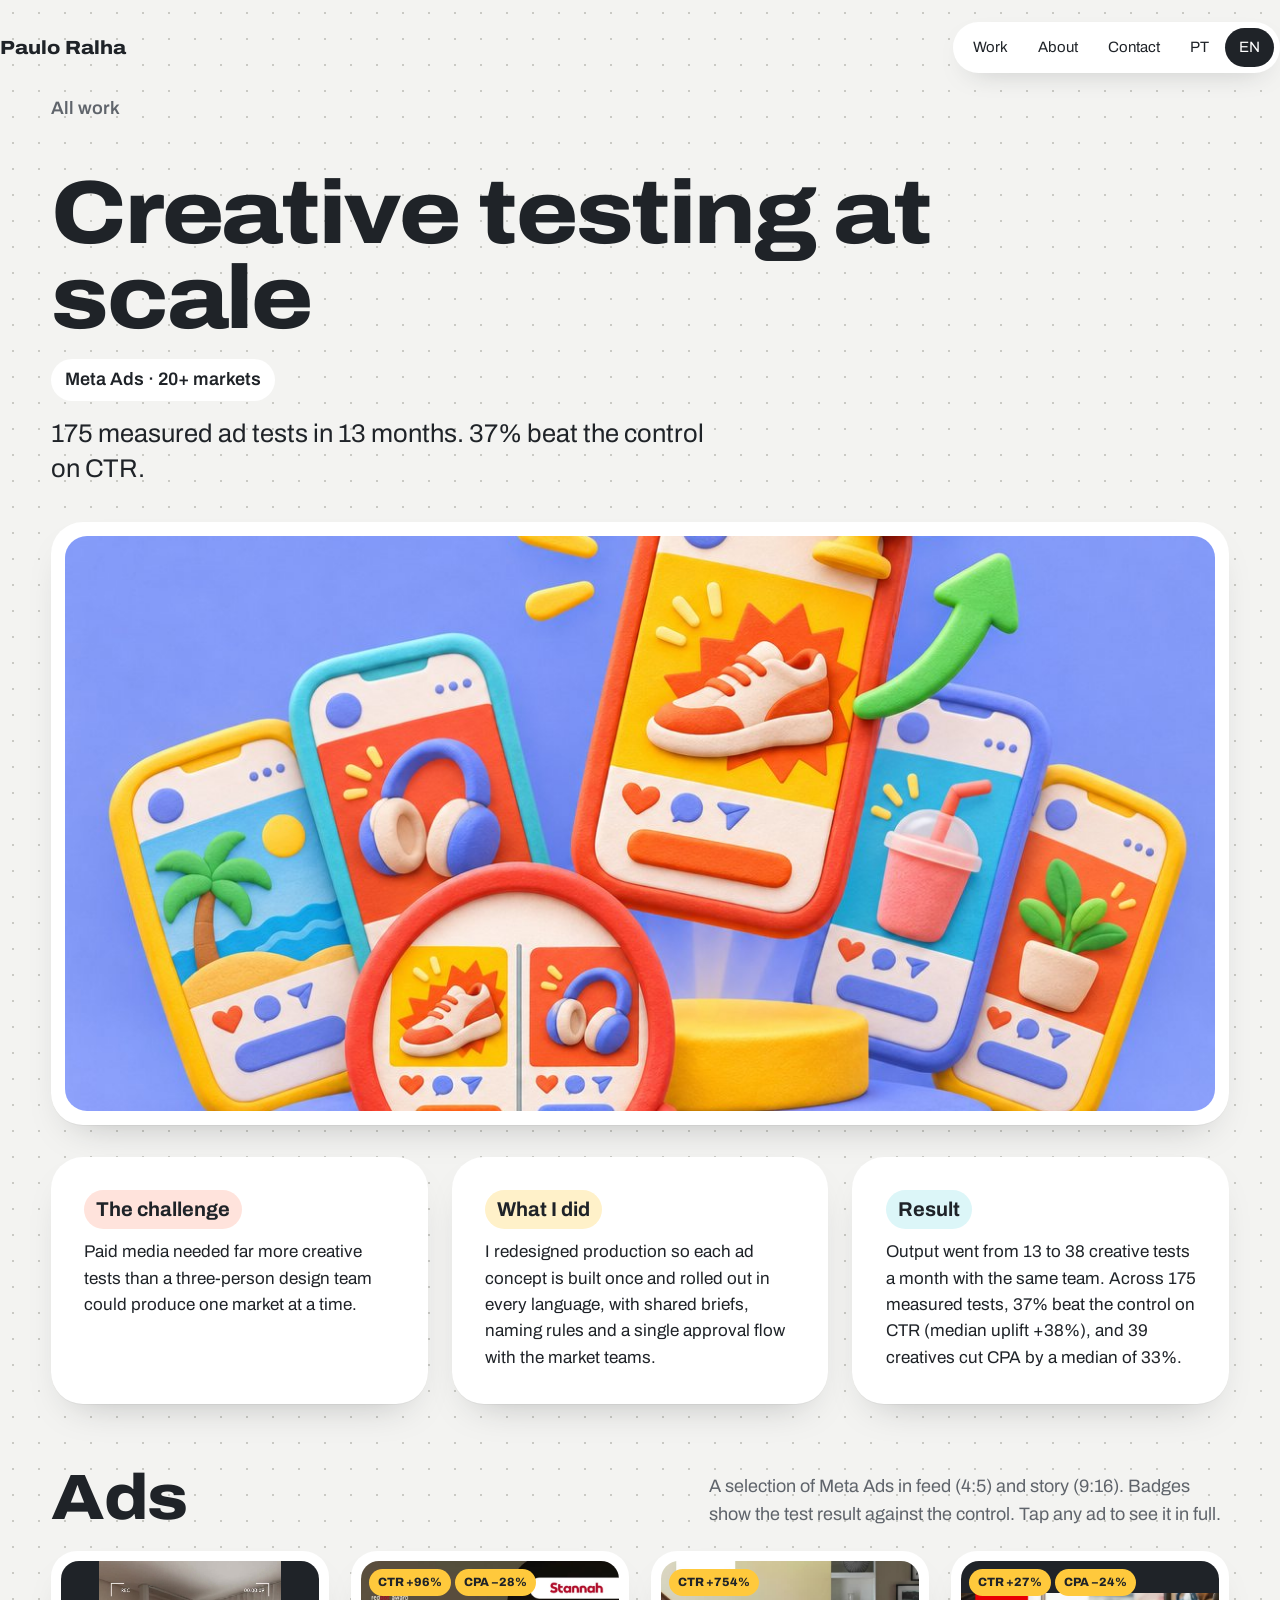
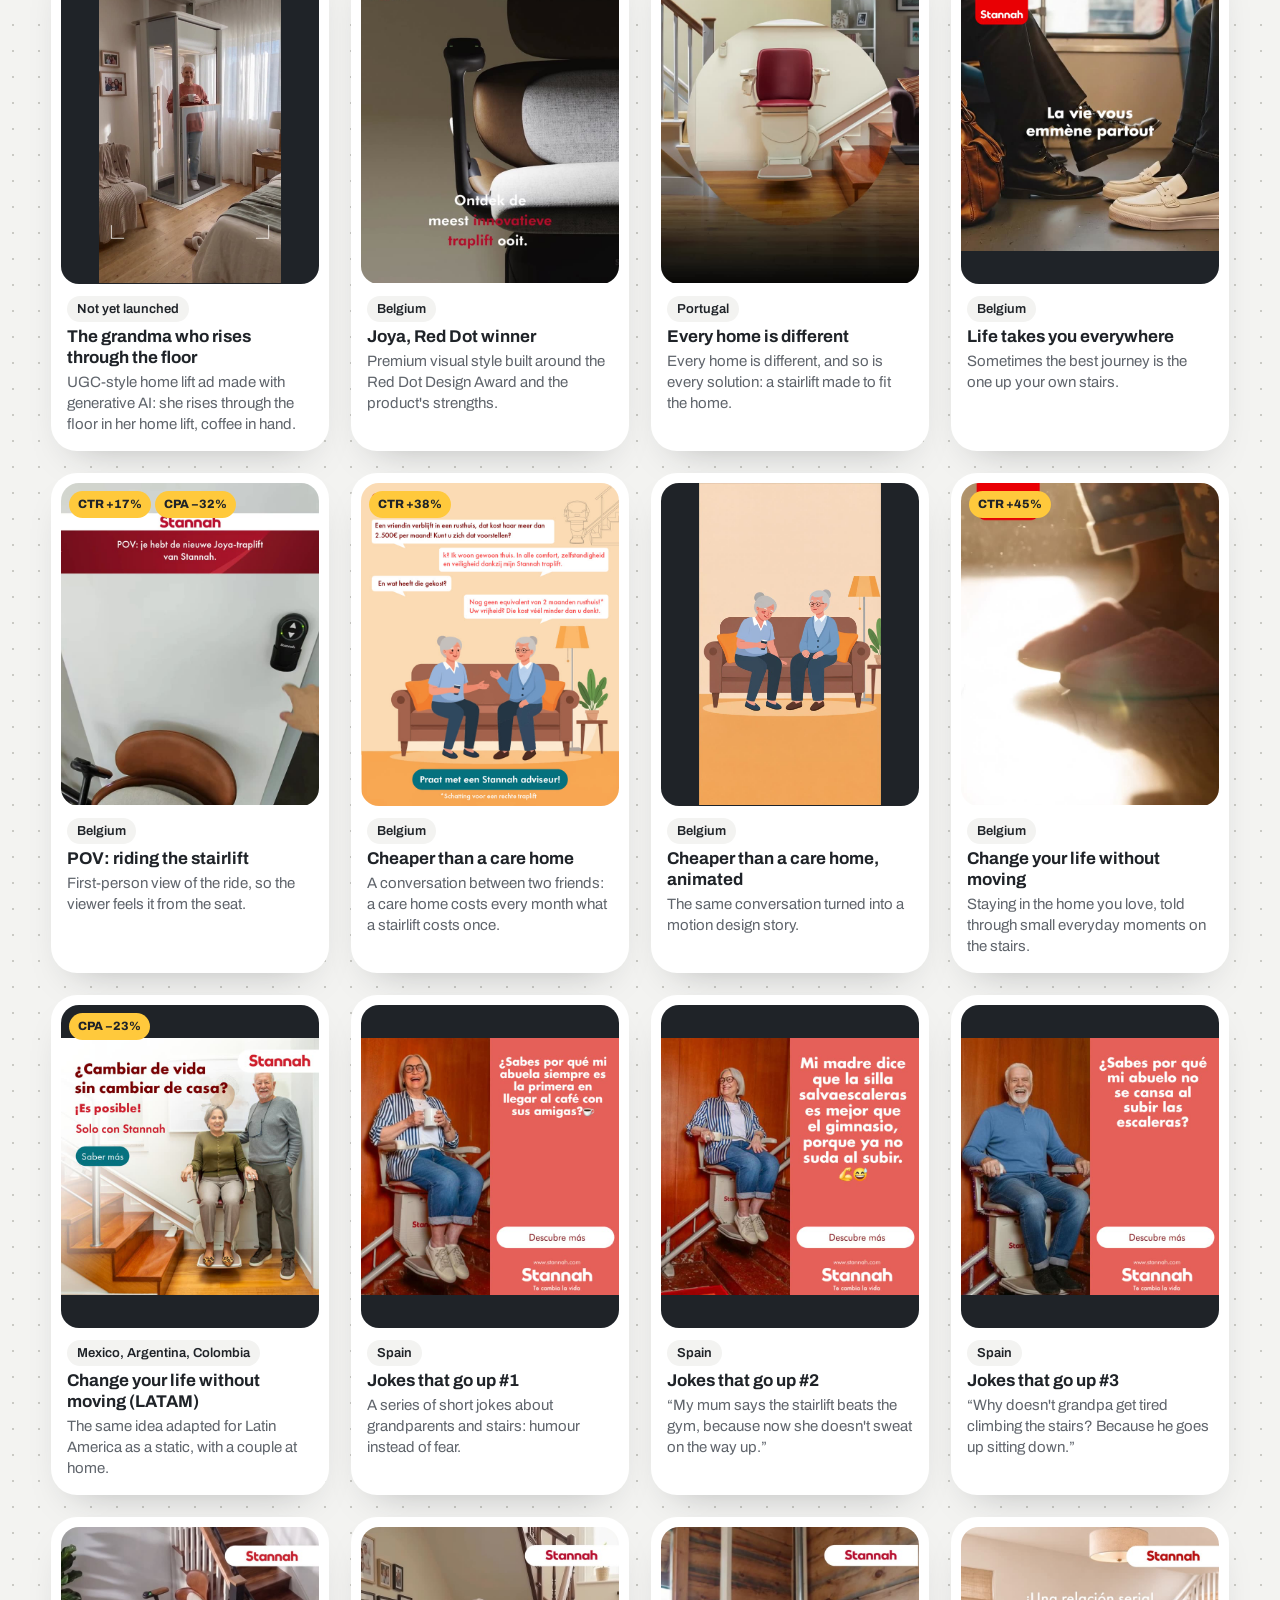
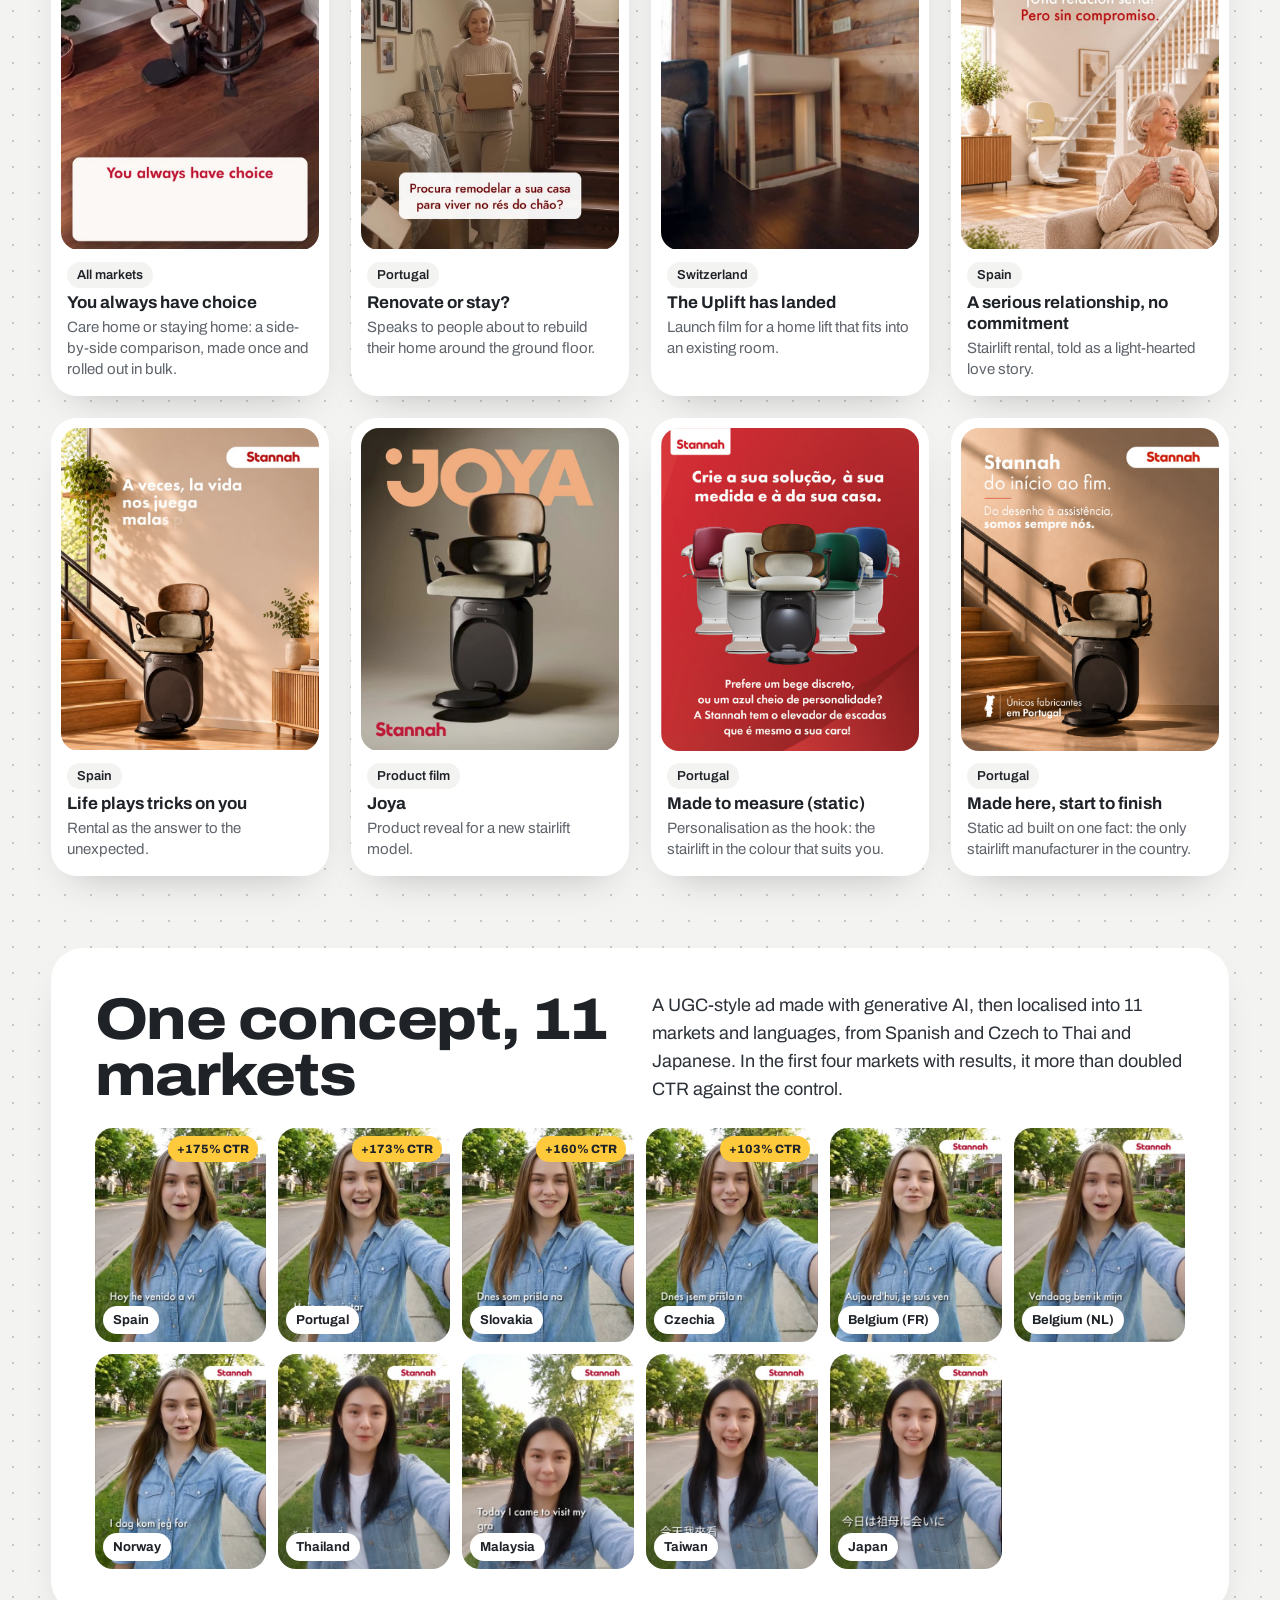
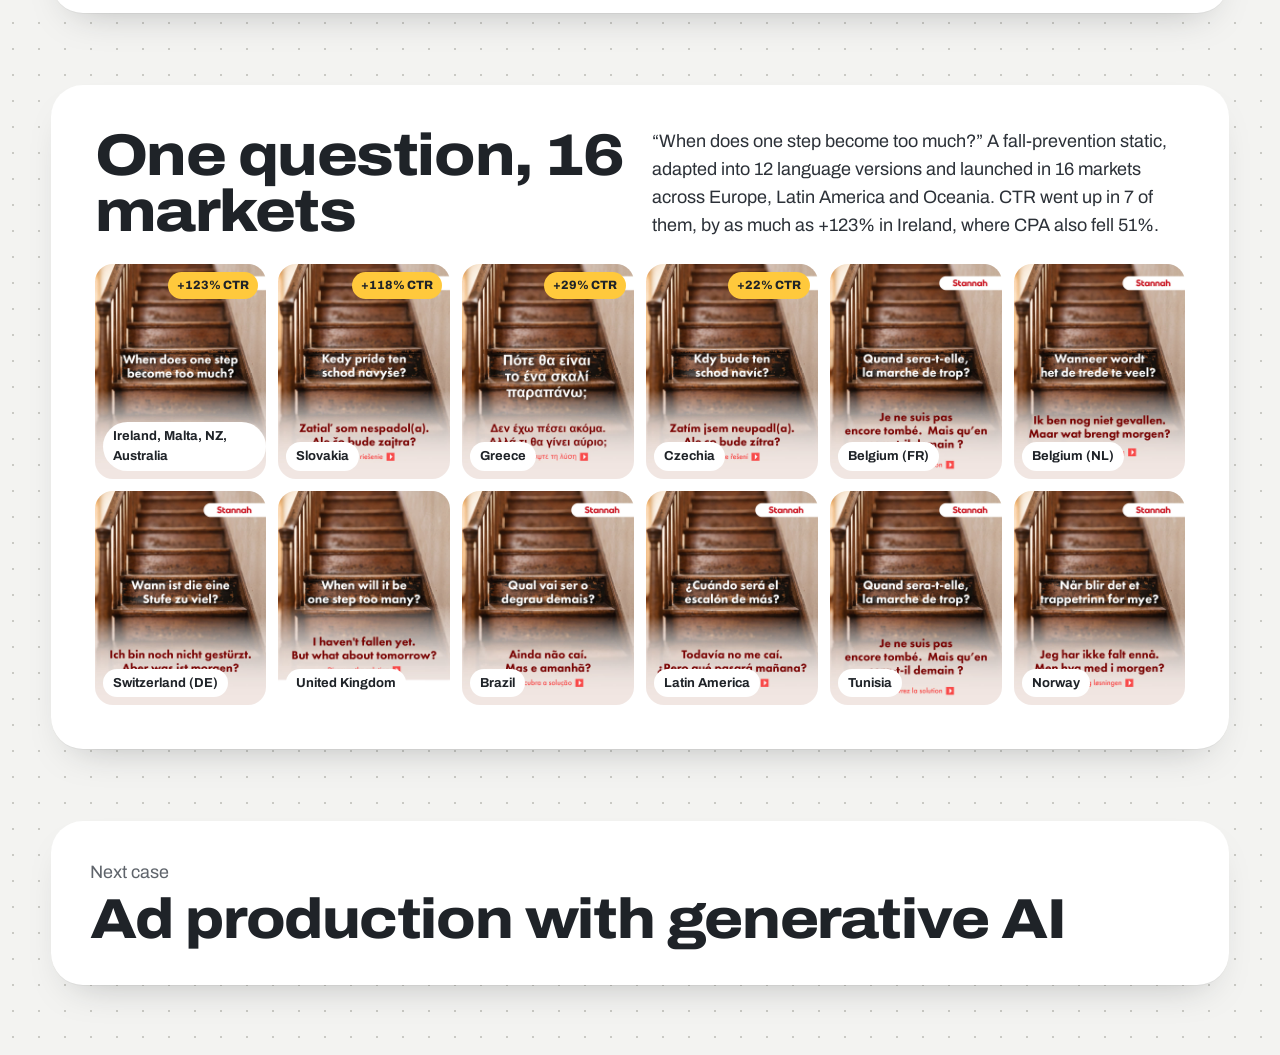
==== v3/case.html @ b84e879a "v3: local Higgsfield images, CV downloads, education, hide pre-Stannah case Co-Authored-By: Claude O" ====
<!doctype html>
<html lang="en">
<head>
<meta charset="utf-8">
<meta name="viewport" content="width=device-width, initial-scale=1">
<title>Paulo Ralha | Design & Multimedia Manager</title>
<meta name="description" content="Paulo Ralha: design lead for performance ads, motion design, video and generative AI.">
<link rel="stylesheet" href="v3.css?v=27">
</head>
<body data-page="case">
<div id="app"></div>
<script src="../assets/content.js?v=27"></script>
<script src="ads.js?v=27"></script><script src="ai.js?v=27"></script><script src="tv.js?v=27"></script><script src="lp.js?v=27"></script>
<script src="v3.js?v=27"></script>
</body>
</html>
---- v3/v3.css ----
/* Portfolio v3: playful studio. Off-white dotted paper, bold geometric type,
   rounded white cards, animated illustrated stickers (GIFs made in Higgsfield). */

@font-face {
  font-family: "Archivo"; font-style: normal; font-display: swap;
  font-weight: 100 900; font-stretch: 62% 125%;
  src: url("../assets/fonts/archivo-latin-wdth-normal.woff2") format("woff2");
  unicode-range: U+0000-00FF, U+0131, U+0152-0153, U+02BB-02BC, U+02C6, U+02DA, U+02DC, U+0304, U+0308, U+0329, U+2000-206F, U+20AC, U+2122, U+2191, U+2193, U+2212, U+2215, U+FEFF, U+FFFD;
}
@font-face {
  font-family: "Archivo"; font-style: normal; font-display: swap;
  font-weight: 100 900; font-stretch: 62% 125%;
  src: url("../assets/fonts/archivo-latin-ext-wdth-normal.woff2") format("woff2");
  unicode-range: U+0100-02BA, U+02BD-02C5, U+02C7-02CC, U+02CE-02D7, U+02DD-02FF, U+0304, U+0308, U+0329, U+1D00-1DBF, U+1E00-1E9F, U+1EF2-1EFF, U+2020, U+20A0-20AB, U+20AD-20C0, U+2113, U+2C60-2C7F, U+A720-A7FF;
}

:root {
  --paper: #F3F3F1;
  --dot: #C9C9C4;
  --ink: #1F2328;
  --muted: #5F646B;
  --card: #FFFFFF;
  --red: #EE4B2B;
  --yellow: #FFC93C;
  --peri: #6A6AF4;
  --cyan: #2CC9D6;
  --gutter: clamp(18px, 4vw, 56px);
  --max: 1320px;
}
* { box-sizing: border-box; }
html { scroll-behavior: smooth; }
@media (prefers-reduced-motion: reduce) { html { scroll-behavior: auto; } }
body {
  margin: 0; color: var(--ink);
  font-family: "Archivo", "Helvetica Neue", Arial, sans-serif; font-size: 18px; line-height: 1.55;
  background-color: var(--paper);
  background-image: radial-gradient(var(--dot) 1.2px, transparent 1.3px);
  background-size: 26px 26px;
}
a { color: inherit; }
a:focus-visible, button:focus-visible { outline: 3px solid var(--peri); outline-offset: 3px; }
img { display: block; max-width: 100%; }
.wrap { max-width: var(--max); margin: 0 auto; padding: 0 var(--gutter); }
.display { font-weight: 800; font-stretch: 112%; letter-spacing: -0.025em; line-height: .95; margin: 0; }
.card { background: var(--card); border-radius: 32px; box-shadow: 0 1px 0 rgba(0,0,0,.04), 0 18px 40px -24px rgba(31,35,40,.35); }

/* Top */
.top { display: flex; justify-content: space-between; align-items: center; padding: 22px 0; gap: 12px; }
.top .mark { font-weight: 800; font-stretch: 112%; text-decoration: none; font-size: 19px; }
.top nav { display: flex; align-items: center; gap: 2px; background: var(--card); padding: 6px; border-radius: 999px; box-shadow: 0 10px 30px -18px rgba(31,35,40,.4); }
.top nav a, .top nav button { text-decoration: none; padding: 8px 14px; border-radius: 999px; border: 0; background: none; font: inherit; font-size: 15px; color: var(--ink); cursor: pointer; }
.top nav a:hover { background: var(--paper); }
.top nav button[aria-pressed="true"] { background: var(--ink); color: #fff; }

/* Hero: the word Portfolio with a pill-shaped O, the badge swinging beside it */
.hero { position: relative; padding: clamp(24px, 5vw, 64px) 0 clamp(40px, 6vw, 80px); }
.word {
  font-size: clamp(64px, 15vw, 230px); font-weight: 800; font-stretch: 100%;
  letter-spacing: -0.04em; line-height: .9; display: flex; align-items: center; flex-wrap: nowrap;
}
.word .pill {
  display: inline-block; height: .62em; width: 1.6em; margin: 0 .04em;
  border: .13em solid var(--ink); border-radius: 999px; transform: translateY(.04em);
}
.hero-sub { display: grid; grid-template-columns: 1fr auto; gap: 24px; align-items: center; margin-top: clamp(4px, 1vw, 12px); }
.hero-sub .who { font-size: clamp(22px, 2.6vw, 34px); font-weight: 800; font-stretch: 112%; margin: 0 0 8px; }
.hero-sub .intro { max-width: 54ch; margin: 0; color: #2c3138; }
.year { font-size: clamp(40px, 7vw, 104px); font-weight: 800; font-stretch: 112%; display: flex; align-items: center; gap: 12px; }
.year img { width: clamp(44px, 6vw, 84px); }
.badge { width: clamp(170px, 22vw, 300px); }
.word-row { display: flex; align-items: center; gap: clamp(8px, 2vw, 24px); }
.smile { width: clamp(48px, 8vw, 120px); flex: none; }

/* Behind the visuals */
.behind { display: grid; grid-template-columns: 1.2fr .8fr; gap: 24px; padding: clamp(24px, 4vw, 52px); margin-bottom: clamp(40px, 6vw, 72px); }
.behind h2 { font-size: clamp(30px, 3.6vw, 48px); margin: 0 0 16px; }
.behind p { margin: 0 0 1em; max-width: 58ch; }
.behind .hand { align-self: center; justify-self: center; width: min(340px, 100%); }
.cols { display: grid; grid-template-columns: 1fr 1fr; gap: clamp(20px, 4vw, 56px); padding: clamp(24px, 4vw, 52px); margin-bottom: clamp(48px, 7vw, 96px); }
.cols h3 { font-size: clamp(24px, 2.6vw, 34px); margin: 0 0 18px; font-weight: 800; font-stretch: 112%; }
.timeline { list-style: none; margin: 0; padding: 0; position: relative; }
.timeline::before { content: ""; position: absolute; left: 104px; top: 8px; bottom: 8px; width: 2px; background: #d6d6d2; }
.timeline li { display: grid; grid-template-columns: 92px 1fr; gap: 26px; padding: 8px 0; position: relative; }
.timeline li::after { content: ""; position: absolute; left: 100px; top: 16px; width: 10px; height: 10px; border-radius: 50%; background: var(--ink); }
.timeline .yrs { font-weight: 700; font-variant-numeric: tabular-nums; font-size: 16px; }
.timeline .co { font-weight: 800; display: block; }
.timeline .rl { color: var(--muted); font-size: 16px; }
.chips { display: flex; flex-wrap: wrap; gap: 8px; }
.chip { padding: 8px 14px; border-radius: 999px; font-weight: 600; font-size: 15px; background: var(--paper); }
.chip:nth-child(4n+1) { background: #FFE3DC; } .chip:nth-child(4n+2) { background: #FFF1C9; }
.chip:nth-child(4n+3) { background: #DCF6F8; } .chip:nth-child(4n+4) { background: #E5E5FD; }

/* Projects */
.proj-head { display: flex; align-items: center; justify-content: flex-end; gap: clamp(12px, 3vw, 32px); margin-bottom: clamp(24px, 4vw, 48px); text-align: right; }
.proj-head h2 { font-size: clamp(44px, 7.6vw, 118px); }
.proj-head img { width: clamp(110px, 14vw, 200px); }
.projects { display: grid; gap: clamp(18px, 2.6vw, 30px); padding-bottom: clamp(48px, 7vw, 96px); }
.project { display: grid; grid-template-columns: 1.25fr 1fr; gap: clamp(18px, 3vw, 40px); padding: 14px; text-decoration: none; align-items: center; transition: transform .2s ease; }
.project:hover { transform: rotate(-.4deg) translateY(-3px); }
@media (prefers-reduced-motion: reduce) { .project { transition: none; } .project:hover { transform: none; } }
.project img { border-radius: 22px; width: 100%; aspect-ratio: 4/3; object-fit: cover; }
.project .txt { padding: 10px 18px 10px 0; }
.project h3 { font-size: clamp(28px, 3.4vw, 46px); margin: 0 0 10px; font-weight: 800; font-stretch: 112%; line-height: 1.02; }
.project .tag { display: inline-block; padding: 6px 12px; border-radius: 999px; background: var(--paper); font-weight: 600; font-size: 14px; margin-bottom: 14px; }
.project .sum { margin: 0 0 16px; color: #2c3138; }
.project .go { font-weight: 700; text-decoration: underline; text-underline-offset: 4px; }
.projects .project:nth-child(even) { grid-template-columns: 1fr 1.25fr; }
.projects .project:nth-child(even) img { order: 2; }
.projects .project:nth-child(even) .txt { padding: 10px 0 10px 18px; }

/* Contact */
.contact { padding: clamp(28px, 4vw, 56px); margin-bottom: 70px; background: var(--ink); color: #fff; }
.contact h2 { font-size: clamp(40px, 6vw, 88px); }
.contact p { max-width: 56ch; color: #c9ccd2; margin: 16px 0 24px; }
.mail { display: inline-block; font-size: clamp(22px, 4.6vw, 64px); font-weight: 800; font-stretch: 112%; text-decoration: none; overflow-wrap: anywhere; background: var(--yellow); color: var(--ink); padding: .1em .35em; border-radius: 18px; }
.mail:hover { background: #fff; }
.links { display: flex; gap: 18px; flex-wrap: wrap; margin-top: 24px; align-items: center; }
.links a { color: #fff; font-weight: 700; }
.links .soon { color: #9aa0a8; }

/* Case page */
.case-head { padding: clamp(18px, 4vw, 48px) 0 clamp(20px, 3vw, 36px); display: grid; grid-template-columns: 1fr auto; gap: 24px; align-items: end; }
.case-head .display { font-size: clamp(40px, 7vw, 108px); }
.case-head .tag { display: inline-block; margin-top: 18px; padding: 7px 14px; border-radius: 999px; background: var(--card); font-weight: 600; }
.case-head .summary { font-size: clamp(20px, 2vw, 26px); max-width: 44ch; margin: 16px 0 0; line-height: 1.35; }
.case-cover { padding: 14px; margin-bottom: clamp(20px, 3vw, 32px); }
.case-cover img { border-radius: 22px; width: 100%; aspect-ratio: 16/8; object-fit: cover; }
.story { display: grid; grid-template-columns: repeat(3, 1fr); gap: clamp(14px, 2vw, 24px); margin-bottom: clamp(36px, 5vw, 64px); }
.story > div { padding: clamp(20px, 2.6vw, 34px); }
.story h2 { font-size: 20px; margin: 0 0 10px; display: inline-block; padding: 4px 12px; border-radius: 999px; }
.story > div:nth-child(1) h2 { background: #FFE3DC; } .story > div:nth-child(2) h2 { background: #FFF1C9; } .story > div:nth-child(3) h2 { background: #DCF6F8; }
.story p { margin: 0; font-size: 17px; }
.gallery { display: grid; gap: clamp(12px, 2vw, 22px); margin-bottom: clamp(40px, 6vw, 72px); }
.gallery.r16x9 { grid-template-columns: 1fr 1fr; } .gallery.r4x5 { grid-template-columns: repeat(3, 1fr); } .gallery.r9x16 { grid-template-columns: repeat(4, 1fr); }
.slot { border-radius: 22px; display: grid; place-items: center; color: var(--muted); font-size: 14px; border: 2px dashed #d0d0cb; background: rgba(255,255,255,.6); }
.next { display: block; padding: clamp(22px, 3vw, 40px); margin-bottom: 70px; text-decoration: none; }
.next .label { color: var(--muted); display: block; margin-bottom: 6px; }
.next .display { font-size: clamp(26px, 4.4vw, 60px); }
.back { text-decoration: none; color: var(--muted); font-weight: 600; }

@media (max-width: 860px) {
  .badge { width: 190px; justify-self: center; }
  .hero-sub, .behind, .cols, .story, .case-head { grid-template-columns: 1fr; }
  .project, .projects .project:nth-child(even) { grid-template-columns: 1fr; }
  .projects .project:nth-child(even) img { order: 0; }
  .project .txt, .projects .project:nth-child(even) .txt { padding: 6px 8px 12px; }
  .gallery.r16x9 { grid-template-columns: 1fr; } .gallery.r4x5, .gallery.r9x16 { grid-template-columns: repeat(2, 1fr); }
  .top nav a { padding: 8px 9px; }
  .proj-head { justify-content: space-between; }
}

/* GIF stickers with a white matte blend into the dotted paper */
.proj-head img, .smile, .badge, .behind .hand { mix-blend-mode: multiply; }

/* ---------- Ads wall (creative-testing case) ---------- */
.sec-head { display: grid; grid-template-columns: auto 1fr; gap: 24px; align-items: end; margin: 8px 0 22px; }
.sec-head h2 { font-size: clamp(36px, 5vw, 72px); }
.sec-head p { margin: 0; max-width: 52ch; color: var(--muted); justify-self: end; }
.ads-grid { display: grid; grid-template-columns: repeat(4, 1fr); gap: clamp(12px, 1.8vw, 22px); margin-bottom: clamp(40px, 6vw, 72px); }
.ad { all: unset; box-sizing: border-box; cursor: pointer; display: flex; flex-direction: column; padding: 10px; border-radius: 26px; background: var(--card); box-shadow: 0 18px 40px -24px rgba(31,35,40,.35); transition: transform .2s ease; }
.ad:hover { transform: translateY(-3px) rotate(-.4deg); }
.ad:focus-visible { outline: 3px solid var(--peri); outline-offset: 3px; }
.ad-media { display: block; aspect-ratio: 4/5; border-radius: 18px; overflow: hidden; background: #e9e9e6; }
.ad-media video, .ad-media img { width: 100%; height: 100%; object-fit: cover; display: block; }
.ad-txt { display: flex; flex-direction: column; gap: 4px; padding: 12px 6px 6px; font-size: 15px; color: var(--muted); line-height: 1.4; }
.ad-txt strong { color: var(--ink); font-size: 17px; line-height: 1.25; }
.ad-txt .tag { align-self: flex-start; padding: 4px 10px; border-radius: 999px; background: var(--paper); font-size: 13px; font-weight: 600; color: var(--ink); }
.bulk { padding: clamp(22px, 3.4vw, 44px); margin-bottom: clamp(40px, 6vw, 72px); }
.bulk-head { display: grid; grid-template-columns: 1fr 1fr; gap: 24px; align-items: end; margin-bottom: 24px; }
.bulk-head h2 { font-size: clamp(34px, 4.6vw, 64px); }
.bulk-head p { margin: 0; color: #2c3138; }
.mk-grid { display: grid; grid-template-columns: repeat(6, 1fr); gap: 12px; }
.mk { all: unset; box-sizing: border-box; cursor: pointer; position: relative; border-radius: 18px; overflow: hidden; aspect-ratio: 4/5; background: #e9e9e6; }
.mk:focus-visible { outline: 3px solid var(--peri); outline-offset: 3px; }
.mk video { width: 100%; height: 100%; object-fit: cover; display: block; }
.mk-name { position: absolute; left: 8px; bottom: 8px; background: #fff; border-radius: 999px; padding: 4px 10px; font-size: 13px; font-weight: 700; }
.mk-ctr { position: absolute; right: 8px; top: 8px; background: var(--yellow); border-radius: 999px; padding: 4px 9px; font-size: 12px; font-weight: 800; }
.lb { position: fixed; inset: 0; z-index: 50; background: rgba(20,22,26,.78); display: grid; place-items: center; padding: 20px; }
.lb[hidden] { display: none; }
.lb-box { position: relative; display: flex; flex-direction: column; align-items: center; gap: 12px; max-height: 100%; }
.lb-stage video, .lb-stage img { max-height: 78vh; max-width: 90vw; border-radius: 18px; display: block; background: #000; }
.lb-x { align-self: flex-end; border: 0; border-radius: 999px; padding: 8px 16px; font: inherit; font-weight: 700; cursor: pointer; background: #fff; }
.lb-tabs { display: flex; gap: 6px; }
.lb-tabs button { border: 0; border-radius: 999px; padding: 7px 14px; font: inherit; font-size: 14px; cursor: pointer; background: rgba(255,255,255,.2); color: #fff; }
.lb-tabs button[aria-pressed="true"] { background: #fff; color: var(--ink); }
.lb-cap { color: #fff; margin: 0; font-size: 15px; }
@media (max-width: 1000px) { .ads-grid { grid-template-columns: repeat(2, 1fr); } .mk-grid { grid-template-columns: repeat(3, 1fr); } }
@media (max-width: 640px) { .sec-head, .bulk-head { grid-template-columns: 1fr; } .sec-head p { justify-self: start; } .mk-grid { grid-template-columns: repeat(2, 1fr); } }
@media (prefers-reduced-motion: reduce) { .ad { transition: none; } .ad:hover { transform: none; } }
/* Story-only ads: keep the 4:5 card, show the 9:16 video centred inside it */
.ad-media.is-story { background: #1f2328; }
.ad-media.is-story video, .ad-media.is-story img { object-fit: contain; }
.ad-media { position: relative; }
.ad-res { position: absolute; left: 8px; top: 8px; display: flex; flex-wrap: wrap; gap: 4px; }
.ad-res b { background: var(--yellow); color: var(--ink); border-radius: 999px; padding: 4px 9px; font-size: 12px; font-weight: 800; }
.mk img { width: 100%; height: 100%; object-fit: cover; display: block; }
.bulk + .bulk { margin-top: 28px; }
.ad-media.is-sq { background: #1f2328; }
.ad-media.is-sq video, .ad-media.is-sq img { object-fit: contain; }

/* AI case: featured process */
.ai-feature { display: grid; grid-template-columns: minmax(240px, 340px) 1fr; gap: clamp(22px, 4vw, 56px); padding: clamp(16px, 2.4vw, 28px); align-items: center; margin-bottom: clamp(40px, 6vw, 72px); }
.phone { border-radius: 30px; overflow: hidden; background: var(--ink); aspect-ratio: 9/16; box-shadow: 0 0 0 8px var(--ink); margin: 8px; }
.phone video { width: 100%; height: 100%; object-fit: cover; display: block; }
.ai-intro .tag { display: inline-block; padding: 6px 13px; border-radius: 999px; background: #FFE3DC; font-weight: 700; font-size: 14px; }
.ai-intro h2 { font-size: clamp(36px, 5vw, 76px); margin: 16px 0 18px; }
.ai-intro > p { font-size: clamp(17px, 1.5vw, 20px); max-width: 60ch; margin: 0 0 26px; }
.ai-stats { display: grid; grid-template-columns: repeat(4, 1fr); gap: 10px; }
.ai-stats div { background: var(--paper); border-radius: 18px; padding: 14px 16px; }
.ai-stats b { display: block; font-family: var(--display, inherit); font-size: clamp(28px, 3vw, 44px); font-weight: 800; line-height: 1; }
.ai-stats span { display: block; font-size: 14px; color: var(--muted); margin-top: 6px; line-height: 1.3; }

.ai-process { margin-bottom: clamp(40px, 6vw, 72px); }
.phase { display: grid; grid-template-columns: minmax(200px, 280px) 1fr; gap: clamp(18px, 3vw, 44px); padding: clamp(20px, 3vw, 40px); margin-bottom: 16px; }
.ph-head { display: flex; flex-direction: column; align-items: flex-start; gap: 10px; }
.ph-n { width: 54px; height: 54px; border-radius: 999px; display: grid; place-items: center; background: var(--yellow); font-weight: 800; font-size: 24px; }
.phase:nth-child(3n+3) .ph-n { background: var(--cyan); } .phase:nth-child(3n+4) .ph-n { background: #FFB3A3; }
.ph-head h3 { font-size: clamp(24px, 2.4vw, 34px); margin: 0; line-height: 1.1; }
.ph-head .tag { padding: 5px 12px; border-radius: 999px; background: var(--paper); font-size: 13px; font-weight: 600; }
.ph-body > p { margin: 0 0 20px; font-size: 17px; max-width: 72ch; }
.phase.slim .ph-body > p { margin: 0; }
.ph-body figure { margin: 0; }
.ph-body figure img { width: 100%; display: block; border-radius: 14px; background: #e9e9e6; }
.ph-body figcaption { font-size: 13px; color: var(--muted); margin-top: 7px; line-height: 1.3; }
.ph-note, .ph-sub { color: var(--muted); font-size: 15px; margin: 16px 0 0; max-width: 72ch; }
.ph-sub { color: var(--ink); font-size: 17px; margin: 24px 0 16px; }

.shots { display: grid; gap: 6px; }
.shots div { display: grid; grid-template-columns: 64px 1fr; gap: 12px; align-items: baseline; background: var(--paper); border-radius: 12px; padding: 10px 14px; }
.shots b { font-size: 14px; }
.refs { display: grid; grid-template-columns: 2fr 1fr 1fr; gap: 12px; align-items: start; }
.refs .wide img { aspect-ratio: 1400/781; object-fit: cover; }
.refs figure:not(.wide) img { aspect-ratio: 9/16; object-fit: cover; }
.prod { display: grid; grid-template-columns: 1fr 1fr 1fr 1fr; gap: 12px; align-items: start; }
.prod img { aspect-ratio: 16/9; object-fit: cover; }
.prod .pack img { object-fit: contain; background: #fff; border: 1px solid #ececea; }
.tall4 { display: grid; grid-template-columns: repeat(4, 1fr); gap: 12px; }
.tall4 img { aspect-ratio: 9/16; object-fit: cover; }

.cmp-box { position: relative; aspect-ratio: 9/16; border-radius: 14px; overflow: hidden; touch-action: pan-y; }
.cmp-box img { position: absolute; inset: 0; height: 100%; border-radius: 0; }
.cmp-top { clip-path: inset(0 calc(100% - var(--p)) 0 0); }
.cmp-bar { position: absolute; top: 0; bottom: 0; left: var(--p); width: 3px; margin-left: -1.5px; background: #fff; box-shadow: 0 0 0 1px rgba(0,0,0,.15); pointer-events: none; }
.cmp-bar::after { content: ""; position: absolute; top: 50%; left: 50%; width: 30px; height: 30px; margin: -15px 0 0 -15px; border-radius: 999px; background: #fff; box-shadow: 0 4px 12px rgba(0,0,0,.25); }
.cmp-l, .cmp-r { position: absolute; top: 8px; padding: 3px 9px; border-radius: 999px; font-size: 12px; font-weight: 700; pointer-events: none; }
.cmp-l { left: 8px; background: rgba(255,255,255,.9); } .cmp-r { right: 8px; background: var(--yellow); }
.cmp input { position: absolute; inset: 0; width: 100%; height: 100%; margin: 0; opacity: 0; cursor: ew-resize; }
.cmp:focus-within .cmp-bar { background: var(--peri); }
.speech { display: grid; grid-template-columns: 1fr 1fr; gap: 20px; align-items: center; margin-top: 24px; background: var(--paper); border-radius: 18px; padding: 18px; }
.speech p { margin: 0; font-size: 16px; }
.fala { display: grid; grid-template-columns: repeat(3, 1fr); gap: 8px; }
.fala img { aspect-ratio: 9/16; object-fit: cover; }

.ai-learn { margin-bottom: clamp(40px, 6vw, 72px); }
.ai-learn > h2 { font-size: clamp(34px, 4.6vw, 64px); margin: 0 0 22px; }
.learn-grid { display: grid; grid-template-columns: repeat(3, 1fr); gap: 14px; }
.learn-grid .card { padding: 22px 24px; }
.learn-grid h3 { margin: 0 0 8px; font-size: 19px; }
.learn-grid p { margin: 0; color: var(--muted); font-size: 16px; }

@media (max-width: 900px) {
  .ai-feature, .phase, .speech { grid-template-columns: 1fr; }
  .phone { max-width: 300px; margin: 8px auto; }
  .ai-stats, .tall4, .prod { grid-template-columns: repeat(2, 1fr); }
  .refs { grid-template-columns: 1fr 1fr; } .refs .wide { grid-column: 1 / -1; }
  .learn-grid { grid-template-columns: 1fr; }
  .ph-head { flex-direction: row; flex-wrap: wrap; align-items: center; }
}
.ai-tv { display: grid; grid-template-columns: 1.5fr 1fr; gap: clamp(20px, 3.5vw, 48px); align-items: center; padding: clamp(16px, 2.4vw, 28px); margin-bottom: clamp(40px, 6vw, 72px); }
.tv-frame { border-radius: 22px; overflow: hidden; background: var(--ink); aspect-ratio: 16/9; }
.tv-frame video { width: 100%; height: 100%; display: block; object-fit: cover; }
.tv-txt .tag { display: inline-block; padding: 6px 13px; border-radius: 999px; background: #DCF6F8; font-weight: 700; font-size: 14px; }
.tv-txt h2 { font-size: clamp(28px, 3.2vw, 46px); margin: 14px 0 14px; }
.tv-txt p { margin: 0 0 18px; font-size: 17px; }
@media (max-width: 900px) { .ai-tv { grid-template-columns: 1fr; } }

/* AI case tabs */
.ai-tabs { display: flex; flex-wrap: wrap; gap: 8px; padding: 6px; background: var(--card); border-radius: 999px; width: fit-content; max-width: 100%; margin: 0 0 clamp(20px, 3vw, 32px); box-shadow: 0 18px 40px -24px rgba(31,35,40,.35); }
.ai-tabs button { all: unset; cursor: pointer; padding: 11px 20px; border-radius: 999px; font-weight: 700; font-size: 16px; color: var(--muted); }
.ai-tabs button[aria-selected="true"] { background: var(--ink); color: #fff; }
.ai-tabs button:focus-visible { outline: 3px solid var(--peri); outline-offset: 2px; }
.ai-tabs button:not([aria-selected="true"]):hover { color: var(--ink); }
.ch-feature { display: grid; grid-template-columns: 1.4fr 1fr; gap: clamp(22px, 4vw, 52px); align-items: center; padding: clamp(16px, 2.4vw, 28px); margin-bottom: clamp(40px, 6vw, 72px); }
.tv-frame { border-radius: 22px; overflow: hidden; background: var(--ink); aspect-ratio: 16/9; }
.tv-frame video { width: 100%; height: 100%; display: block; object-fit: cover; }
.ch-feature .ai-stats { grid-template-columns: repeat(2, 1fr); }
.ch-feature h2 { font-size: clamp(34px, 4.2vw, 64px); }
.g4, .g3 { display: grid; gap: 12px; }
.g4 { grid-template-columns: repeat(4, 1fr); } .g3 { grid-template-columns: repeat(3, 1fr); }
.w img { aspect-ratio: 16/9; object-fit: cover; }
.pair { display: grid; grid-template-columns: 1fr auto 1fr; gap: 14px; align-items: center; margin-bottom: 16px; }
.pair .arrow { font-size: 28px; font-weight: 800; }
.clip video, .clip img { width: 100%; display: block; border-radius: 14px; background: var(--ink); }
.audio audio { width: 100%; max-width: 520px; }
.team-grid { display: grid; grid-template-columns: 1.15fr 1fr 1fr; gap: 16px; align-items: start; }
.team-grid figure { margin: 0; padding: 10px; }
.team-media { border-radius: 18px; overflow: hidden; background: var(--ink); }
.team-media video { width: 100%; height: 100%; object-fit: cover; display: block; }
.team-grid figcaption { display: flex; flex-direction: column; gap: 4px; padding: 12px 6px 6px; color: var(--muted); font-size: 15px; }
.team-grid strong { color: var(--ink); font-size: 17px; }
.team .sec-head p { max-width: 60ch; }
@media (max-width: 900px) {
  .ch-feature, .team-grid { grid-template-columns: 1fr; }
  .g4, .g3 { grid-template-columns: repeat(2, 1fr); }
  .ai-tabs { border-radius: 22px; }
  .pair { grid-template-columns: 1fr; } .pair .arrow { display: none; }
}
.team.card { padding: clamp(22px, 3.4vw, 44px); margin-bottom: clamp(40px, 6vw, 72px); }
.team .bulk-head h2 { font-size: clamp(34px, 4.6vw, 64px); }
.team-grid figure { padding: 10px; background: var(--paper); border-radius: 26px; }

/* TV case */
.tv-intro { padding: clamp(22px, 3.4vw, 44px); margin-bottom: 16px; }
.tv-intro .tag, .spot-txt .tag { display: inline-block; padding: 6px 13px; border-radius: 999px; background: #FFE3DC; font-weight: 700; font-size: 14px; }
.tv-intro h2 { font-size: clamp(36px, 5.4vw, 84px); margin: 16px 0 16px; }
.tv-intro p { font-size: clamp(17px, 1.5vw, 20px); max-width: 70ch; margin: 0; }
.spot { padding: clamp(16px, 2.4vw, 28px); margin-bottom: 16px; }
.spot-top { display: grid; grid-template-columns: 1.5fr 1fr; gap: clamp(20px, 3vw, 40px); align-items: center; }
.spot-txt h3 { font-size: clamp(30px, 3.4vw, 50px); margin: 12px 0 12px; }
.spot-txt p { margin: 0; font-size: 17px; }
.spot + .spot .spot-txt .tag { background: #DCF6F8; }
.sb { margin-top: 22px; }
.sb-label { display: inline-block; font-weight: 700; font-size: 14px; padding: 4px 12px; border-radius: 999px; background: var(--paper); margin-bottom: 10px; }
.sb-grid { display: grid; grid-template-columns: repeat(6, 1fr); gap: 8px; }
.sb-grid img { width: 100%; aspect-ratio: 16/9; object-fit: cover; border-radius: 10px; display: block; }
.bts { padding: clamp(22px, 3.4vw, 44px); margin: clamp(30px, 5vw, 56px) 0; }
.bts .bulk-head h2 { font-size: clamp(34px, 4.6vw, 64px); }
.bts-grid { display: grid; grid-template-columns: repeat(4, 1fr); gap: 10px; }
.bts-grid img { width: 100%; aspect-ratio: 3/2; object-fit: cover; border-radius: 14px; display: block; }
.bts-grid img:nth-child(1), .bts-grid img:nth-child(7) { grid-column: span 2; grid-row: span 2; height: 100%; aspect-ratio: auto; }
.more-tv { margin-bottom: clamp(40px, 6vw, 72px); }
.more-grid { display: grid; grid-template-columns: repeat(3, 1fr); gap: 16px; }
.more-grid figure { margin: 0; background: var(--card); border-radius: 26px; padding: 10px; box-shadow: 0 18px 40px -24px rgba(31,35,40,.35); }
.more-grid .tv-frame { border-radius: 18px; }
.more-grid figcaption { display: flex; flex-direction: column; gap: 3px; padding: 12px 6px 6px; color: var(--muted); font-size: 15px; }
.more-grid strong { color: var(--ink); font-size: 17px; }
.more-grid .m { font-size: 13px; font-weight: 600; color: var(--ink); opacity: .7; }
@media (max-width: 900px) {
  .spot-top, .more-grid { grid-template-columns: 1fr; }
  .sb-grid { grid-template-columns: repeat(3, 1fr); }
  .bts-grid { grid-template-columns: repeat(2, 1fr); }
}
.bts-grid { grid-auto-flow: dense; }
.cast { padding: clamp(20px, 3vw, 36px) clamp(22px, 3.4vw, 44px); margin-bottom: 16px; display: grid; grid-template-columns: minmax(200px, 280px) 1fr; gap: clamp(18px, 3vw, 44px); background: var(--yellow); }
.cast h3 { margin: 0; font-size: clamp(24px, 2.4vw, 34px); line-height: 1.1; }
.cast p { margin: 0; font-size: 17px; max-width: 72ch; }
@media (max-width: 900px) { .cast { grid-template-columns: 1fr; } }
/* A touch of elegance */
.el { padding: clamp(16px, 2.4vw, 28px); margin: clamp(30px, 5vw, 56px) 0 16px; }
.el-top { display: grid; grid-template-columns: 1.5fr 1fr; gap: clamp(20px, 3vw, 40px); align-items: center; }
.el .spot-txt .tag { background: #FFF1C9; }
.el .chips { margin-top: 16px; }
.el .chip { font-size: 13px; padding: 6px 12px; }
.el-ver { display: flex; flex-wrap: wrap; gap: 6px; margin-top: 10px; }
.el-ver button { all: unset; cursor: pointer; padding: 7px 14px; border-radius: 999px; background: var(--paper); font-weight: 600; font-size: 14px; }
.el-ver button[aria-pressed="true"] { background: var(--ink); color: #fff; }
.el-ver button:focus-visible { outline: 3px solid var(--peri); outline-offset: 2px; }
.el-row { display: grid; grid-template-columns: 1fr 1.4fr; gap: clamp(16px, 2.4vw, 28px); margin-top: clamp(20px, 3vw, 32px); align-items: start; }
.el-row h4 { margin: 0 0 10px; font-size: 20px; }
.el-script ol { margin: 0; padding: 0; list-style: none; counter-reset: sc; display: grid; gap: 6px; }
.el-script li { counter-increment: sc; display: grid; grid-template-columns: 30px 1fr; column-gap: 10px; background: var(--paper); border-radius: 12px; padding: 10px 14px; font-size: 15px; }
.el-script li::before { content: counter(sc); grid-row: span 2; width: 26px; height: 26px; border-radius: 999px; background: var(--yellow); display: grid; place-items: center; font-weight: 800; font-size: 13px; }
.el-script li b { font-size: 15px; } .el-script li span { color: var(--muted); }
.el-board p { margin: 0 0 12px; color: var(--muted); font-size: 15px; }
.el-boards { display: grid; gap: 8px; }
.el-boards img, .el-row figure img { width: 100%; display: block; border-radius: 14px; border: 1px solid #ececea; }
.el-row figure { margin: 0; }
.el-row figcaption { font-size: 13px; color: var(--muted); margin-top: 7px; }
.el-sound { margin: 14px 0 0; font-size: 15px; background: var(--paper); border-radius: 14px; padding: 14px 16px; }
.el-row:last-child { grid-template-columns: 1.4fr 1fr; }
.more-grid { justify-content: center; }
@media (max-width: 900px) { .el-top, .el-row, .el-row:last-child { grid-template-columns: 1fr; } }
.el-row { grid-template-columns: 1fr 1.25fr; align-items: center; }
.el-row:last-child { grid-template-columns: 1.6fr 1fr; }
.el-board { margin-top: clamp(20px, 3vw, 32px); }
.el-board h4 { margin: 0 0 6px; font-size: 20px; }
.el-boards { grid-template-columns: repeat(3, 1fr); }
.el-boards img { background: #fff; }
.el-post .el-sound { margin: 0; align-self: center; font-size: 16px; }
@media (max-width: 900px) { .el-boards { grid-template-columns: 1fr; } }
/* Landing pages case */
.lp-nums { padding: clamp(22px, 3.4vw, 44px); margin-bottom: clamp(40px, 6vw, 72px); }
.lp-nums .tag { display: inline-block; padding: 6px 13px; border-radius: 999px; background: #DCF6F8; font-weight: 700; font-size: 14px; }
.lp-nums h2 { font-size: clamp(34px, 4.8vw, 72px); margin: 14px 0 14px; }
.lp-nums > p { max-width: 70ch; font-size: 18px; margin: 0 0 24px; }
.lp-cols { display: grid; grid-template-columns: 1.2fr 1fr; gap: clamp(20px, 3vw, 40px); margin-top: 32px; }
.lp-cols h3 { margin: 0 0 12px; font-size: 20px; }
.lp-top { list-style: none; margin: 0; padding: 0; display: grid; gap: 6px; }
.lp-top li { display: grid; grid-template-columns: 64px 1fr auto; gap: 12px; align-items: center; background: var(--paper); border-radius: 12px; padding: 10px 14px; font-size: 15px; }
.lp-top b { background: var(--yellow); border-radius: 999px; padding: 3px 10px; font-size: 14px; }
.mk-code { font-weight: 700; font-size: 13px; }
.lp-roll { background: var(--paper); border-radius: 16px; padding: 14px 16px; margin-bottom: 10px; }
.lp-roll strong { display: block; margin-bottom: 10px; }
.lp-roll .chip { background: #fff; font-size: 13px; padding: 6px 11px; }
.lp-roll .chip b { color: #0a7d4a; }
@media (max-width: 900px) { .lp-cols { grid-template-columns: 1fr; } }

/* Campaign landing pages */
.lp-camp { margin-top: clamp(40px, 6vw, 72px); }
.lp-camp-head { margin-bottom: 24px; }
.lp-camp-head h2 { font-size: clamp(36px, 5vw, 72px); margin: 0 0 14px; }
.lp-camp-head p { max-width: 64ch; font-size: 18px; margin: 0; }
.lp-camp-head .tag { display: inline-block; padding: 6px 13px; border-radius: 999px; background: #DCF6F8; font-weight: 700; font-size: 14px; margin-bottom: 12px; }
.lp-rollout { display: grid; grid-template-columns: minmax(240px, .8fr) 1.4fr; gap: clamp(20px, 3vw, 40px); padding: clamp(20px, 3vw, 36px); margin-bottom: 24px; align-items: start; }
.lp-r-txt h3 { font-size: clamp(26px, 3vw, 40px); margin: 0 0 12px; }
.lp-r-txt p { margin: 0 0 22px; }
.lp-pick { display: block; font-weight: 700; font-size: 14px; margin-bottom: 8px; }
.lp-mk { display: flex; flex-wrap: wrap; gap: 6px; }
.lp-mk button { border: 2px solid var(--ink); background: #fff; border-radius: 999px; padding: 6px 13px; font: inherit; font-size: 14px; font-weight: 700; cursor: pointer; }
.lp-mk button[aria-pressed="true"] { background: var(--ink); color: #fff; }
.lp-mk button:focus-visible, .lp-g:focus-visible, .lp-view:focus-visible { outline: 3px solid var(--yellow); outline-offset: 2px; }
.lp-browser { border-radius: 16px; overflow: hidden; border: 2px solid var(--ink); background: #fff; }
.lp-bar { display: flex; align-items: center; gap: 6px; padding: 9px 12px; background: var(--paper); border-bottom: 2px solid var(--ink); font-size: 13px; }
.lp-bar i { width: 10px; height: 10px; border-radius: 50%; background: var(--ink); opacity: .25; }
.lp-bar span { margin-left: auto; opacity: .7; }
.lp-view { height: min(72vh, 680px); overflow-y: auto; overscroll-behavior: contain; }
.lp-view img, .lp-lb-view img { display: block; width: 100%; height: auto; }
.lp-gal-head { margin-top: clamp(32px, 5vw, 56px); }
.lp-gal { display: grid; grid-template-columns: repeat(4, 1fr); gap: 16px; }
@media (max-width: 900px) { .lp-gal { grid-template-columns: repeat(2, 1fr); } }
.lp-g { display: flex; flex-direction: column; padding: 0; border: 0; text-align: left; font: inherit; color: inherit; cursor: pointer; overflow: hidden; }
.lp-g-img { display: block; aspect-ratio: 4 / 3; overflow: hidden; background: var(--paper); }
.lp-g-img img { width: 100%; display: block; transition: transform .6s ease; }
.lp-g:hover .lp-g-img img { transform: translateY(-12%); }
.lp-g-txt { display: flex; flex-direction: column; gap: 2px; padding: 12px 14px 14px; }
.lp-g-txt span { font-size: 14px; opacity: .7; }
.lp-lb .lb-box { width: min(1009px, 92vw); }
.lp-lb-view { width: 100%; max-height: 80vh; overflow-y: auto; border-radius: 14px; background: #fff; overscroll-behavior: contain; }
@media (max-width: 900px) { .lp-rollout { grid-template-columns: 1fr; } .lp-view { height: 60vh; } }
@media (prefers-reduced-motion: reduce) { .lp-g-img img { transition: none; } .lp-g:hover .lp-g-img img { transform: none; } }
.edu-h { margin-top: 28px; }
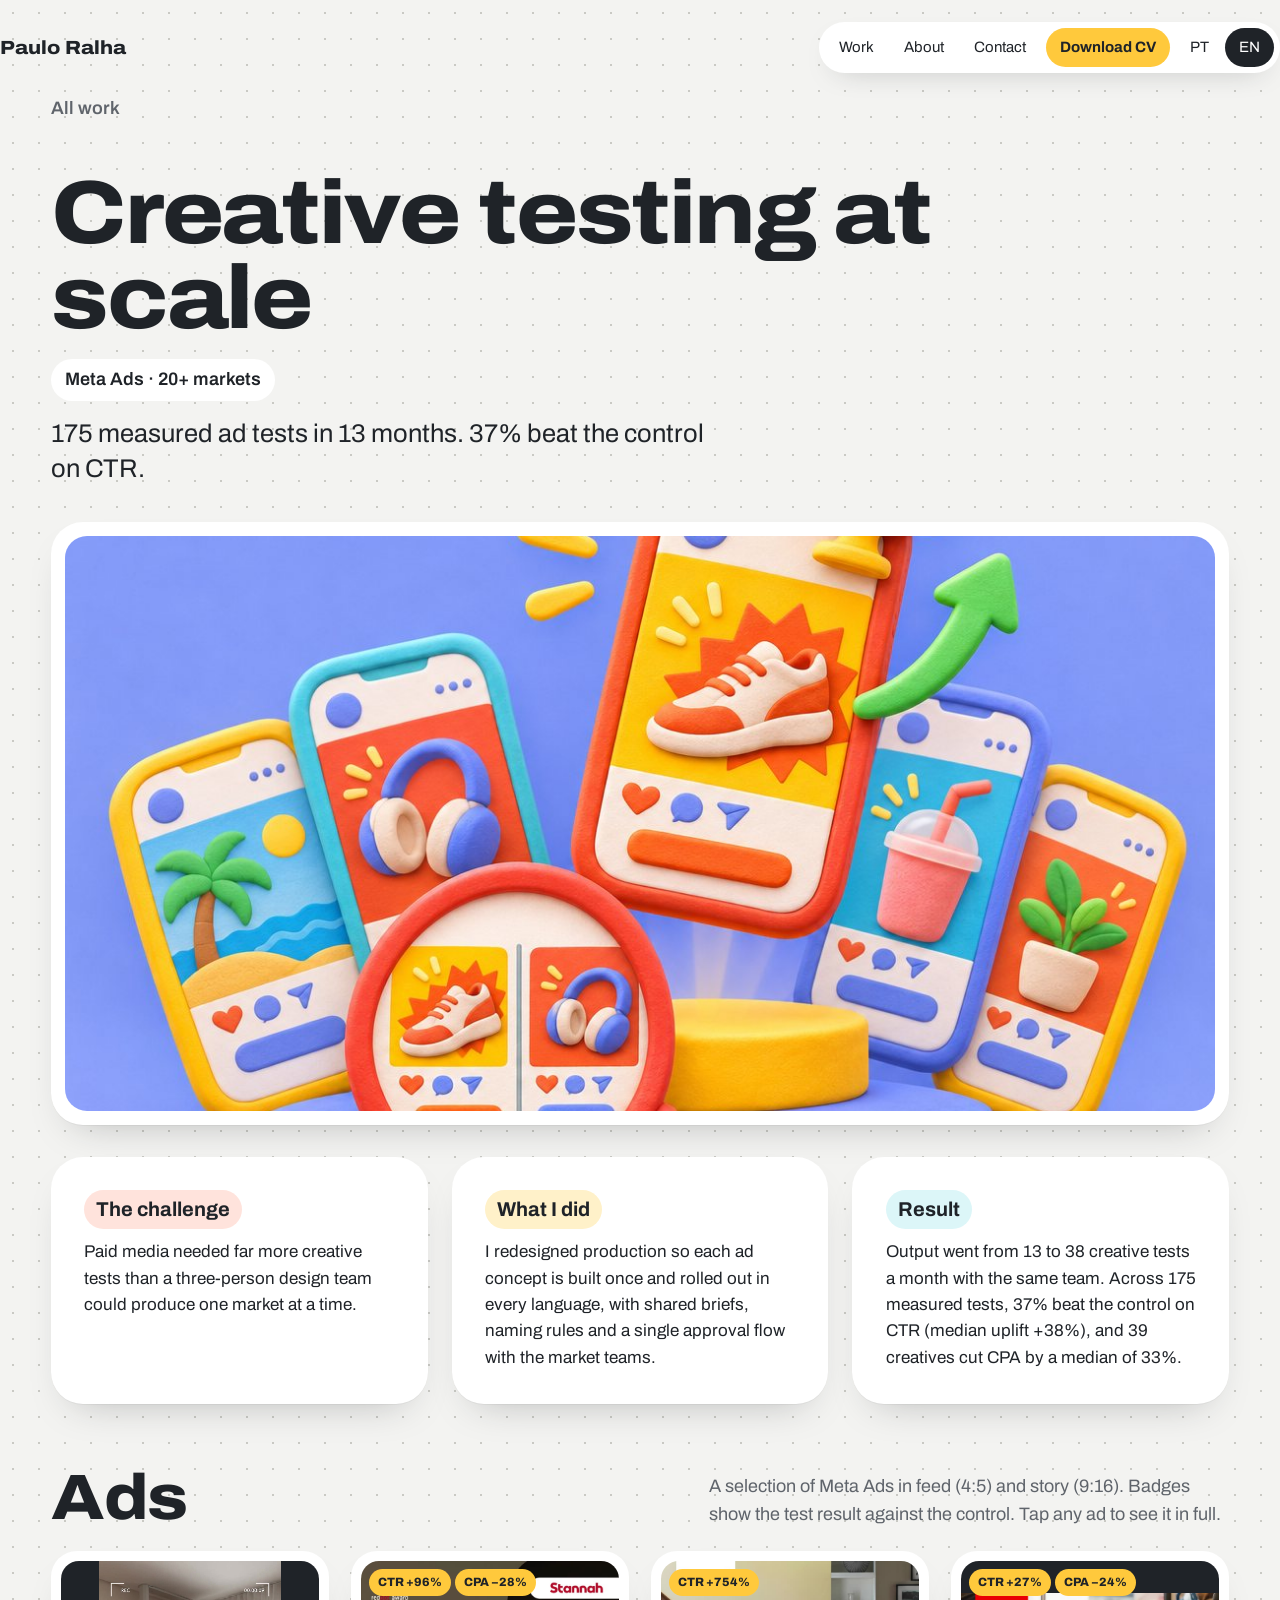
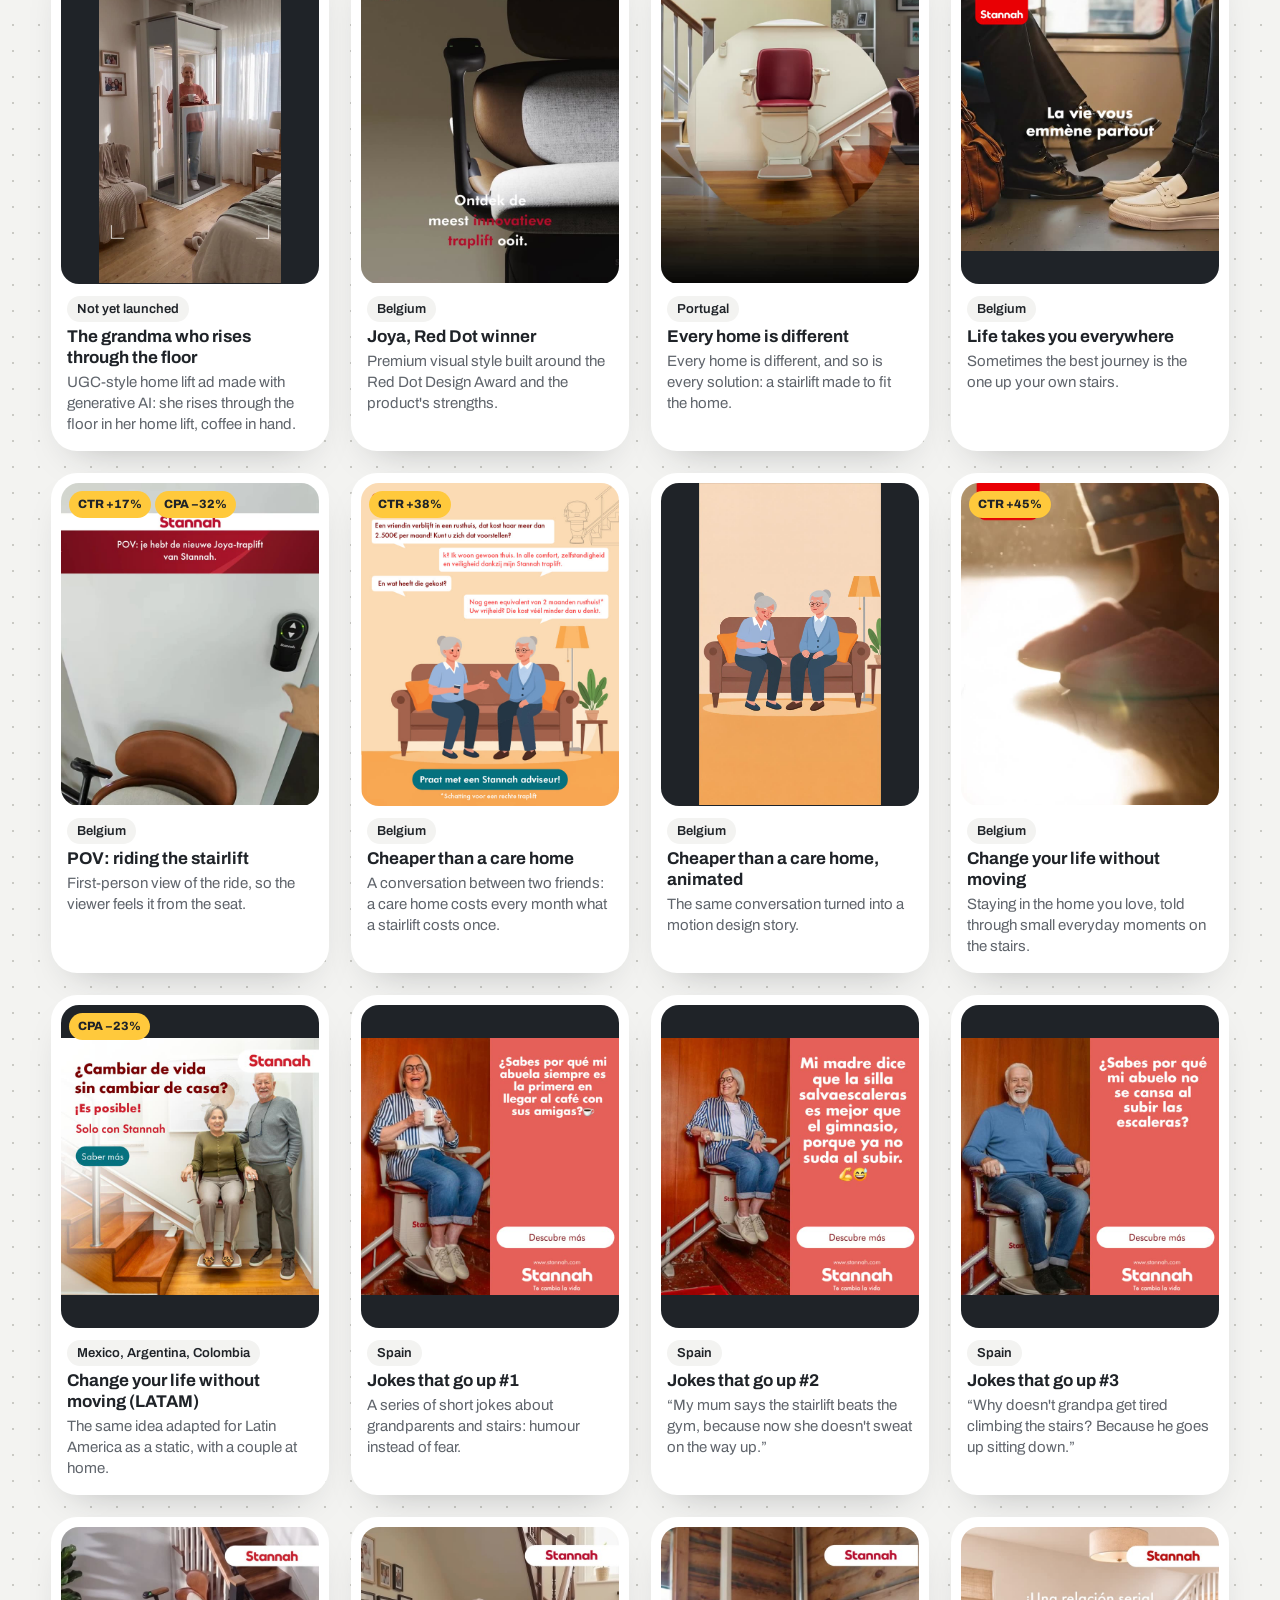
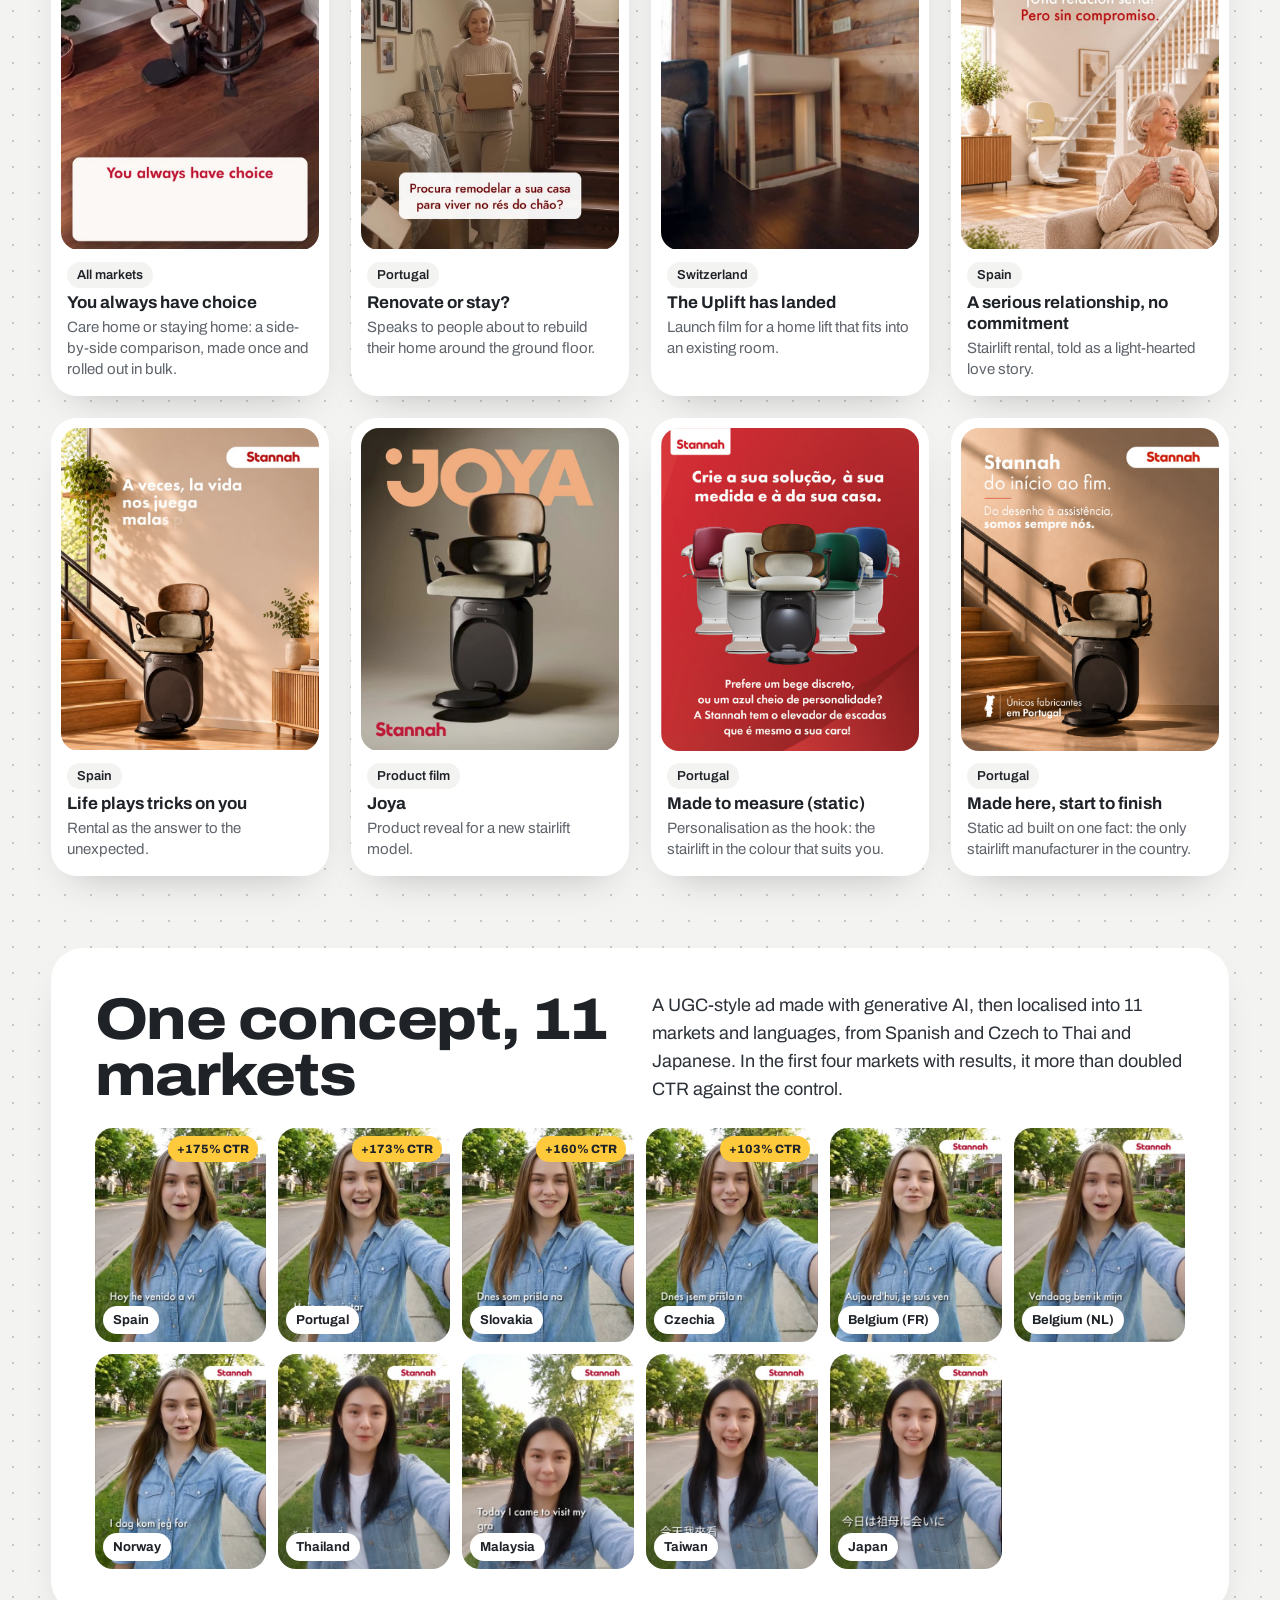
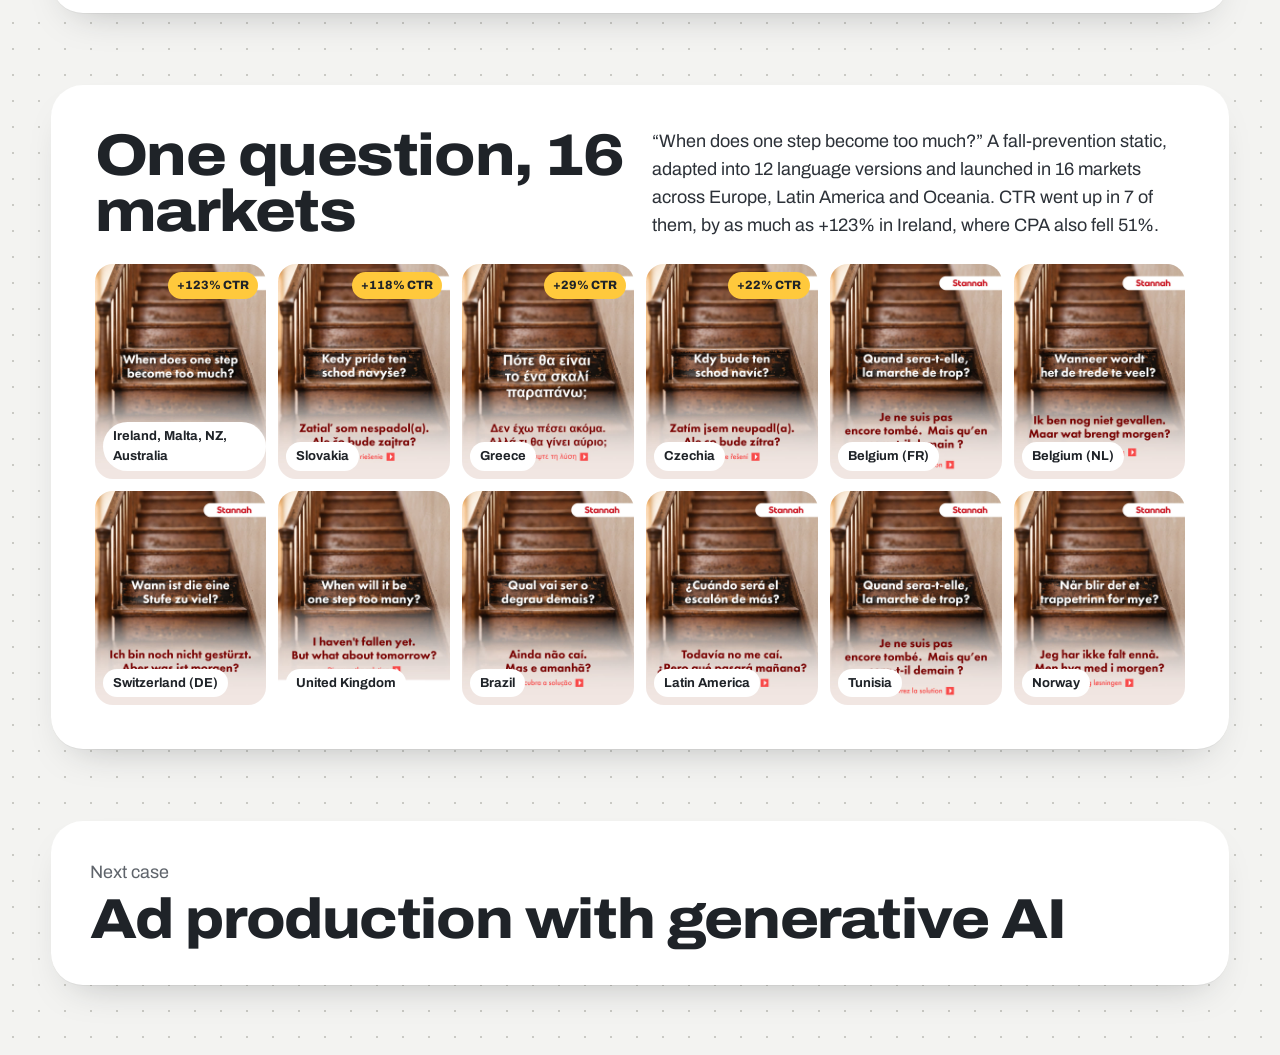
==== commit f5cc848c: "v3: CV button in header and hero, CV PT/EN labels, Portuguese copy pass Co-Authored-By: Claude Opus " ====
--- a/v3/case.html
+++ b/v3/case.html
@@ -5,12 +5,12 @@
 <meta name="viewport" content="width=device-width, initial-scale=1">
 <title>Paulo Ralha | Design & Multimedia Manager</title>
 <meta name="description" content="Paulo Ralha: design lead for performance ads, motion design, video and generative AI.">
-<link rel="stylesheet" href="v3.css?v=27">
+<link rel="stylesheet" href="v3.css?v=28">
 </head>
 <body data-page="case">
 <div id="app"></div>
-<script src="../assets/content.js?v=27"></script>
-<script src="ads.js?v=27"></script><script src="ai.js?v=27"></script><script src="tv.js?v=27"></script><script src="lp.js?v=27"></script>
-<script src="v3.js?v=27"></script>
+<script src="../assets/content.js?v=28"></script>
+<script src="ads.js?v=28"></script><script src="ai.js?v=28"></script><script src="tv.js?v=28"></script><script src="lp.js?v=28"></script>
+<script src="v3.js?v=28"></script>
 </body>
 </html>
--- a/v3/v3.css
+++ b/v3/v3.css
@@ -429,3 +429,11 @@
 @media (max-width: 900px) { .lp-rollout { grid-template-columns: 1fr; } .lp-view { height: 60vh; } }
 @media (prefers-reduced-motion: reduce) { .lp-g-img img { transition: none; } .lp-g:hover .lp-g-img img { transform: none; } }
 .edu-h { margin-top: 28px; }
+.top nav a.nav-cv { background: var(--yellow); font-weight: 700; margin: 0 4px; }
+.top nav a.nav-cv:hover { background: var(--yellow); filter: brightness(.95); }
+.hero-cta { display: flex; flex-wrap: wrap; gap: 10px; margin-top: 20px; }
+.hero-cta a { text-decoration: none; font-weight: 700; padding: 12px 20px; border-radius: 999px; border: 2px solid var(--ink); }
+.btn-cv { background: var(--ink); color: #fff; }
+.btn-ln { background: #fff; color: var(--ink); }
+.hero-cta a:focus-visible, .top nav a:focus-visible { outline: 3px solid var(--yellow); outline-offset: 2px; }
+@media (max-width: 520px) { .top nav a:not(.nav-cv) { display: none; } }
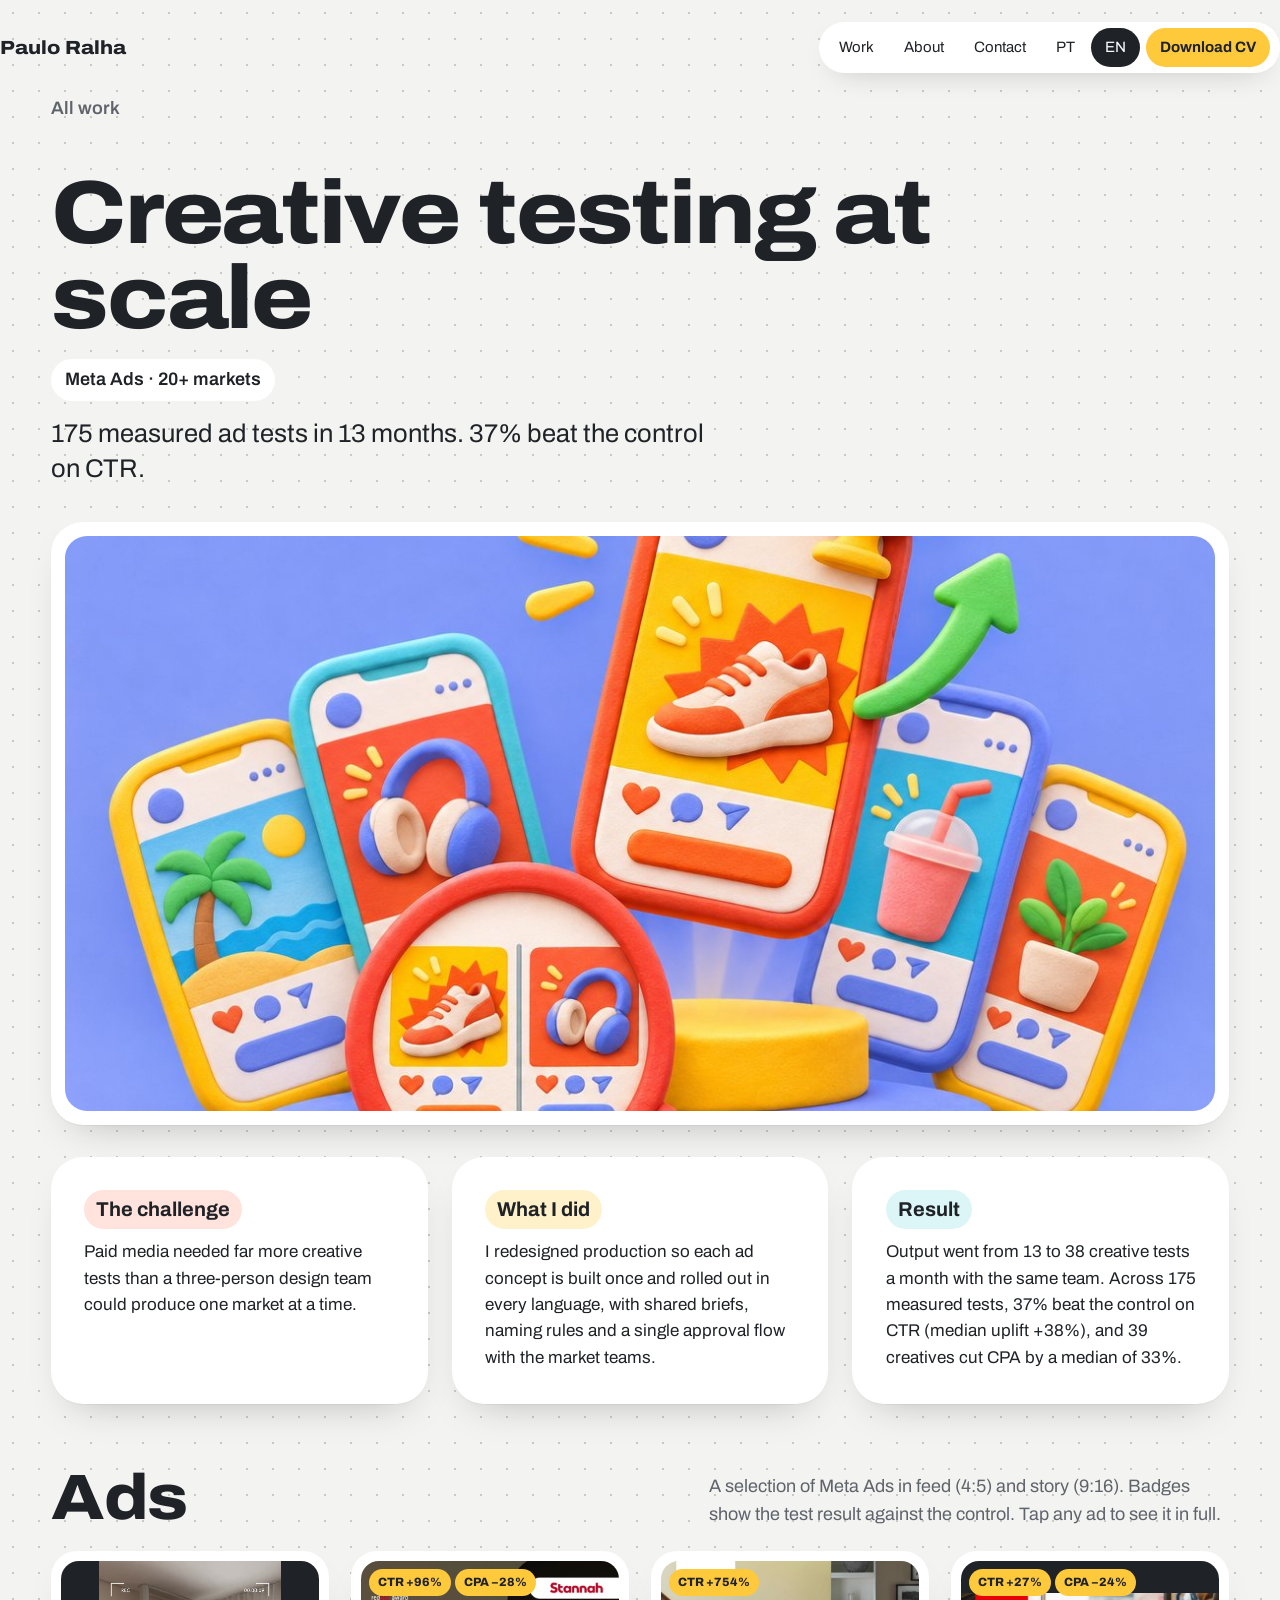
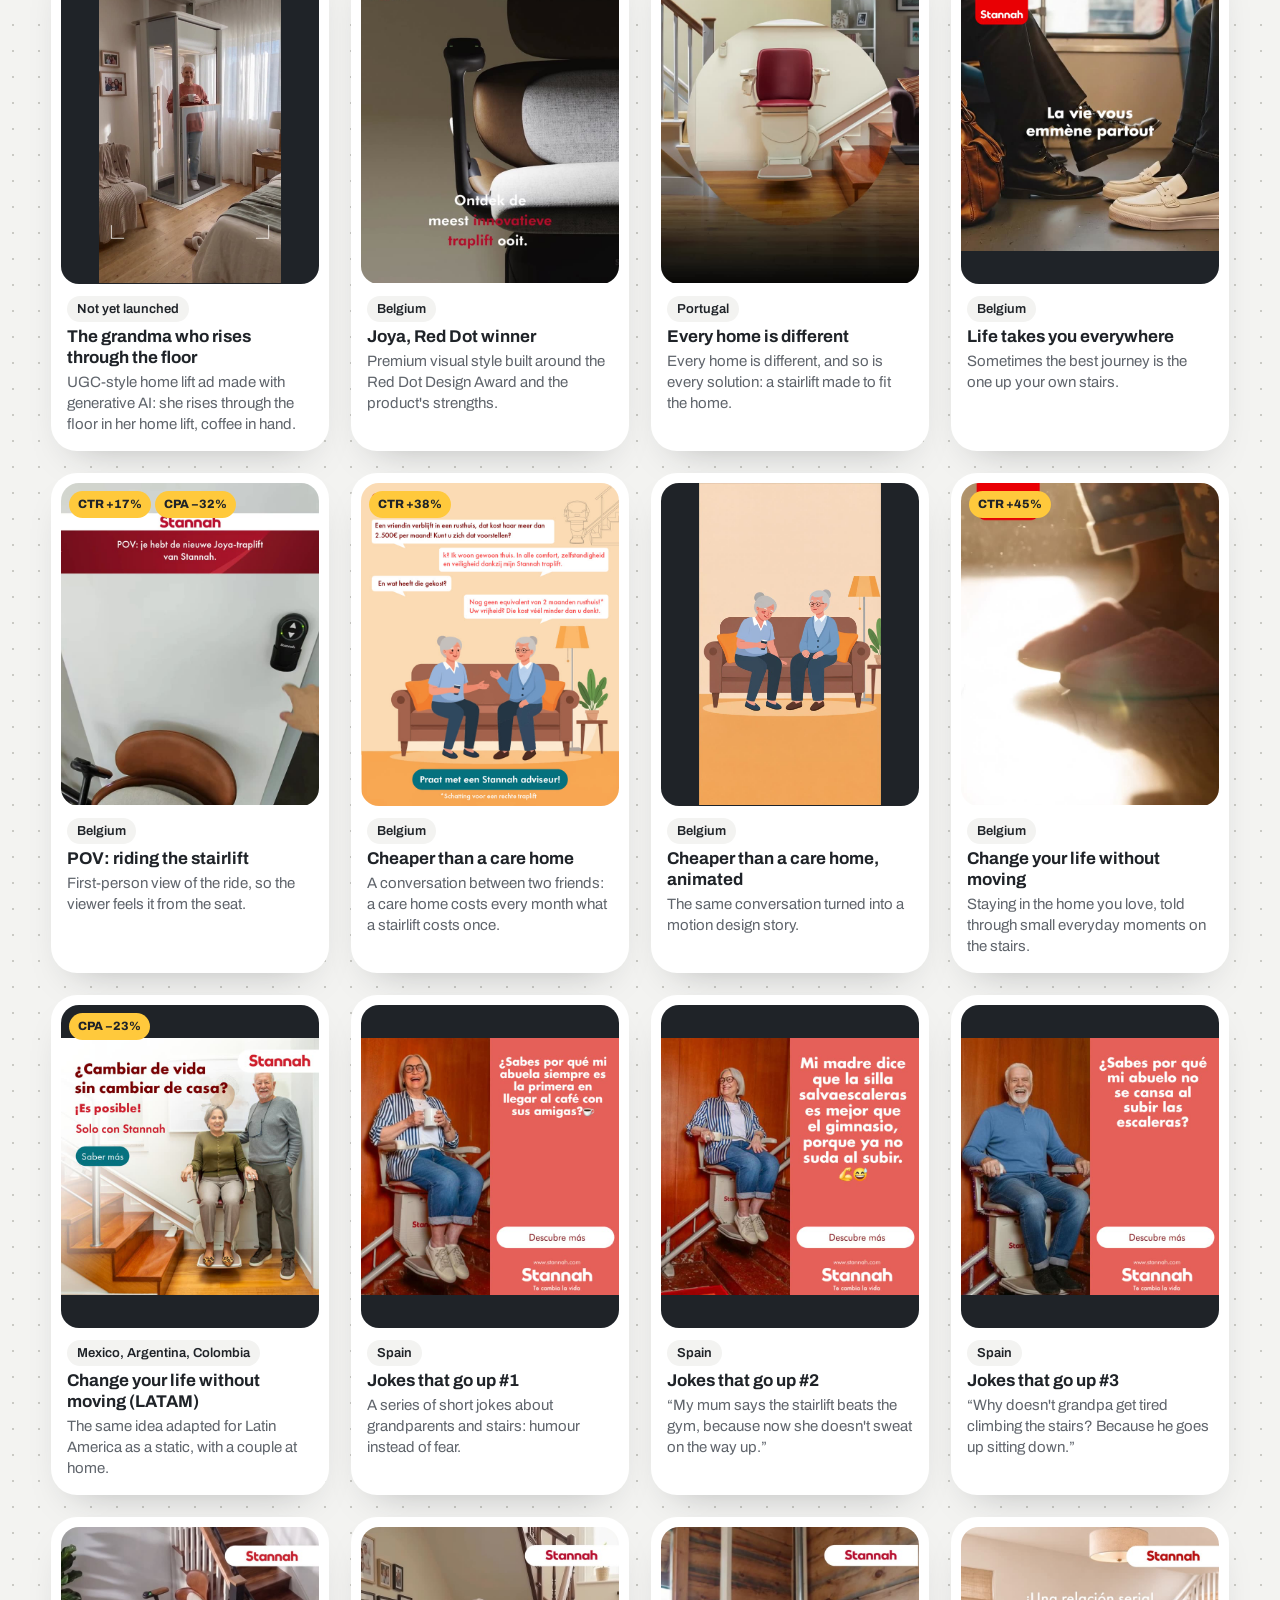
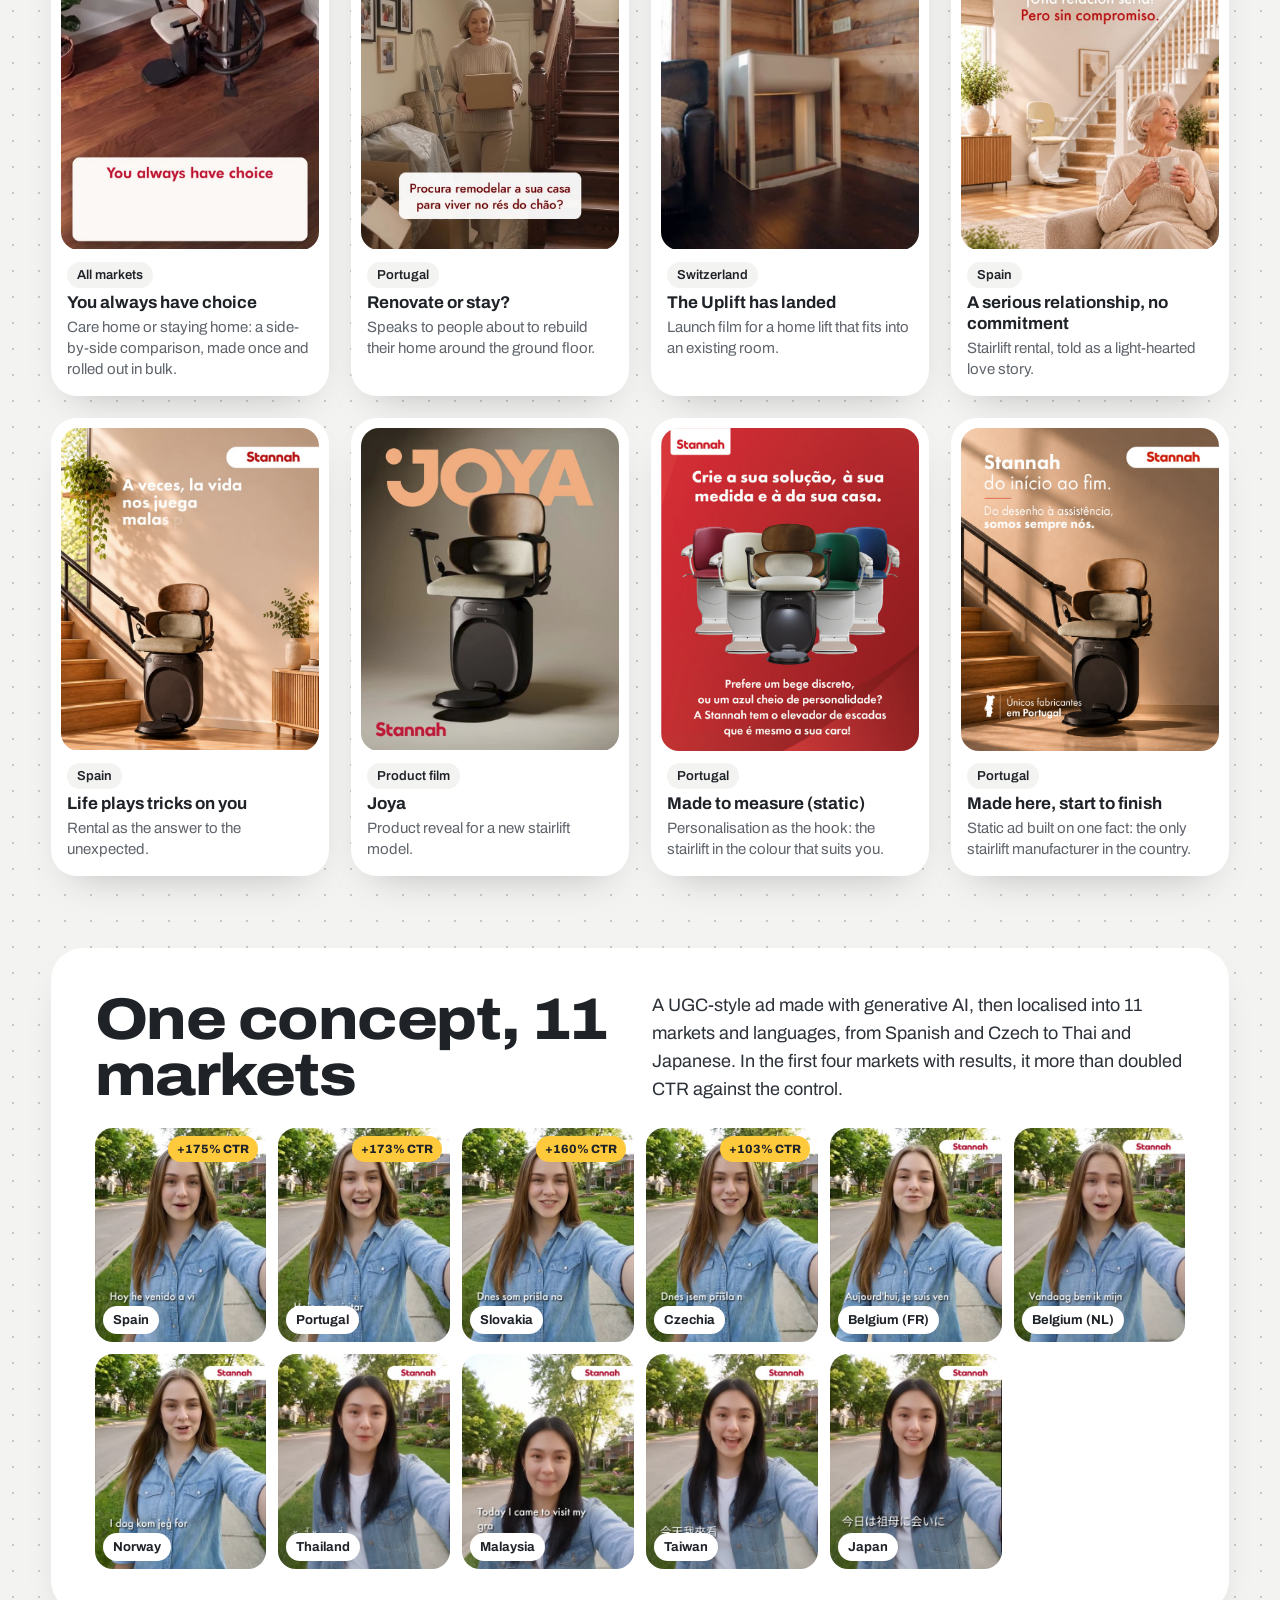
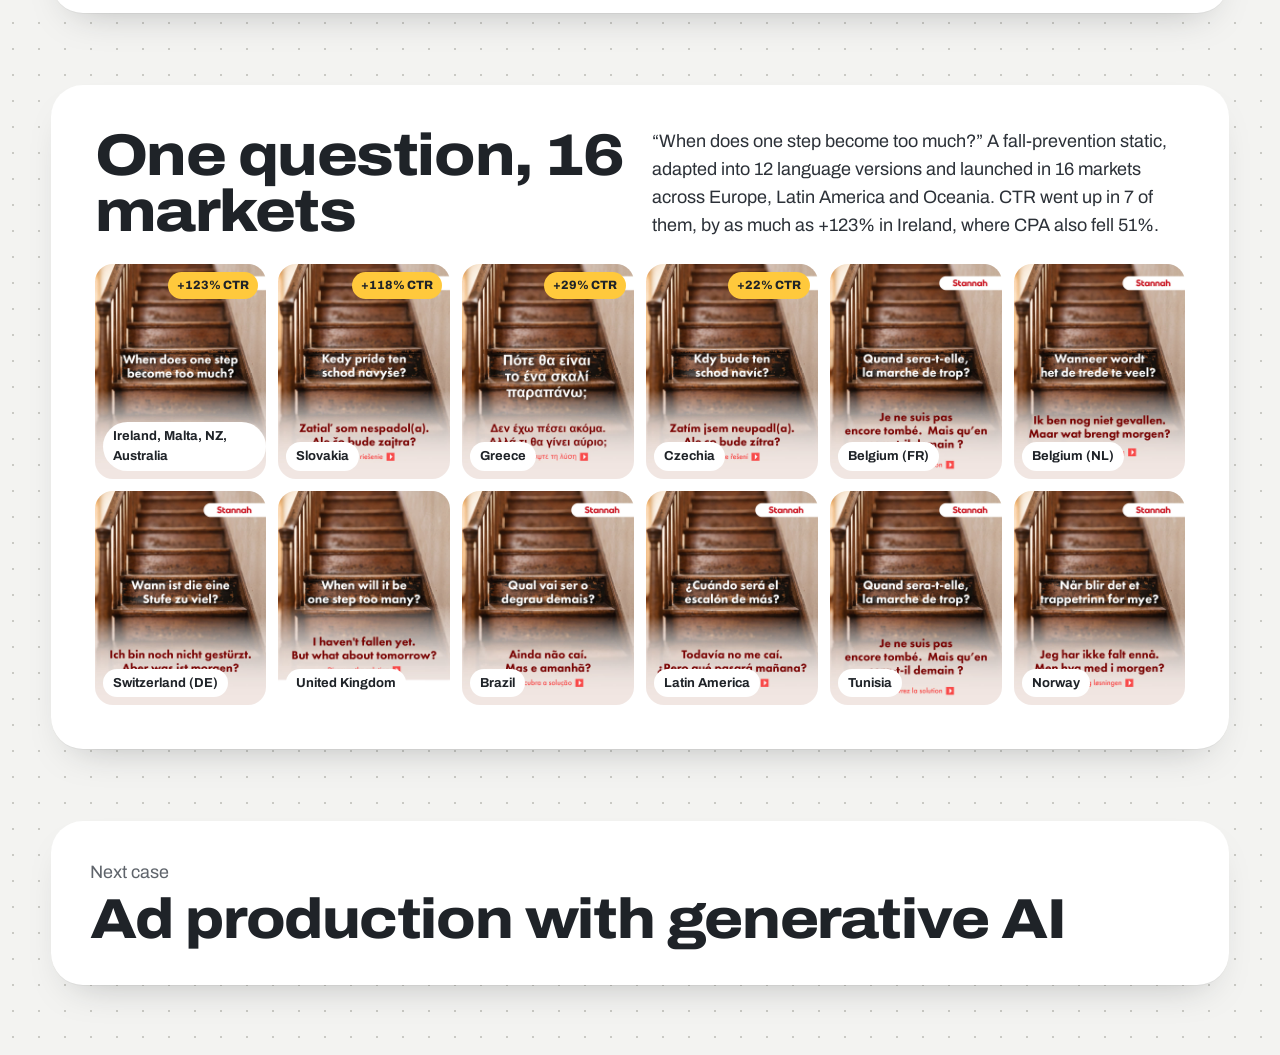
==== commit af64e57c: "v3: hamburger menu on mobile Co-Authored-By: Claude Opus 5.5 <noreply@anthropic.com> Claude-Session:" ====
--- a/v3/case.html
+++ b/v3/case.html
@@ -5,12 +5,12 @@
 <meta name="viewport" content="width=device-width, initial-scale=1">
 <title>Paulo Ralha | Design & Multimedia Manager</title>
 <meta name="description" content="Paulo Ralha: design lead for performance ads, motion design, video and generative AI.">
-<link rel="stylesheet" href="v3.css?v=28">
+<link rel="stylesheet" href="v3.css?v=29">
 </head>
 <body data-page="case">
 <div id="app"></div>
 <script src="../assets/content.js?v=28"></script>
 <script src="ads.js?v=28"></script><script src="ai.js?v=28"></script><script src="tv.js?v=28"></script><script src="lp.js?v=28"></script>
-<script src="v3.js?v=28"></script>
+<script src="v3.js?v=29"></script>
 </body>
 </html>
--- a/v3/v3.css
+++ b/v3/v3.css
@@ -436,4 +436,18 @@
 .btn-cv { background: var(--ink); color: #fff; }
 .btn-ln { background: #fff; color: var(--ink); }
 .hero-cta a:focus-visible, .top nav a:focus-visible { outline: 3px solid var(--yellow); outline-offset: 2px; }
-@media (max-width: 520px) { .top nav a:not(.nav-cv) { display: none; } }
+.top nav { position: relative; }
+.nav-menu, .nav-lang { display: contents; }
+.nav-burger { display: none; }
+@media (max-width: 640px) {
+  .nav-burger { display: inline-flex; flex-direction: column; justify-content: center; gap: 4px; width: 40px; height: 36px; padding: 0 11px !important; }
+  .nav-burger span { display: block; height: 2px; background: var(--ink); border-radius: 2px; transition: transform .2s ease, opacity .2s ease; }
+  .nav-burger[aria-expanded="true"] span:nth-child(1) { transform: translateY(6px) rotate(45deg); }
+  .nav-burger[aria-expanded="true"] span:nth-child(2) { opacity: 0; }
+  .nav-burger[aria-expanded="true"] span:nth-child(3) { transform: translateY(-6px) rotate(-45deg); }
+  .nav-menu { display: none; position: absolute; right: 0; top: calc(100% + 8px); z-index: 40; min-width: 200px; flex-direction: column; align-items: stretch; gap: 2px; background: var(--card); padding: 8px; border-radius: 20px; box-shadow: 0 18px 40px -16px rgba(31,35,40,.45); }
+  .nav-menu.open { display: flex; }
+  .nav-menu a { padding: 12px 16px !important; font-size: 17px !important; }
+  .nav-lang { display: flex; gap: 6px; padding: 8px 8px 4px; border-top: 1px solid var(--paper); margin-top: 4px; }
+}
+@media (prefers-reduced-motion: reduce) { .nav-burger span { transition: none; } }
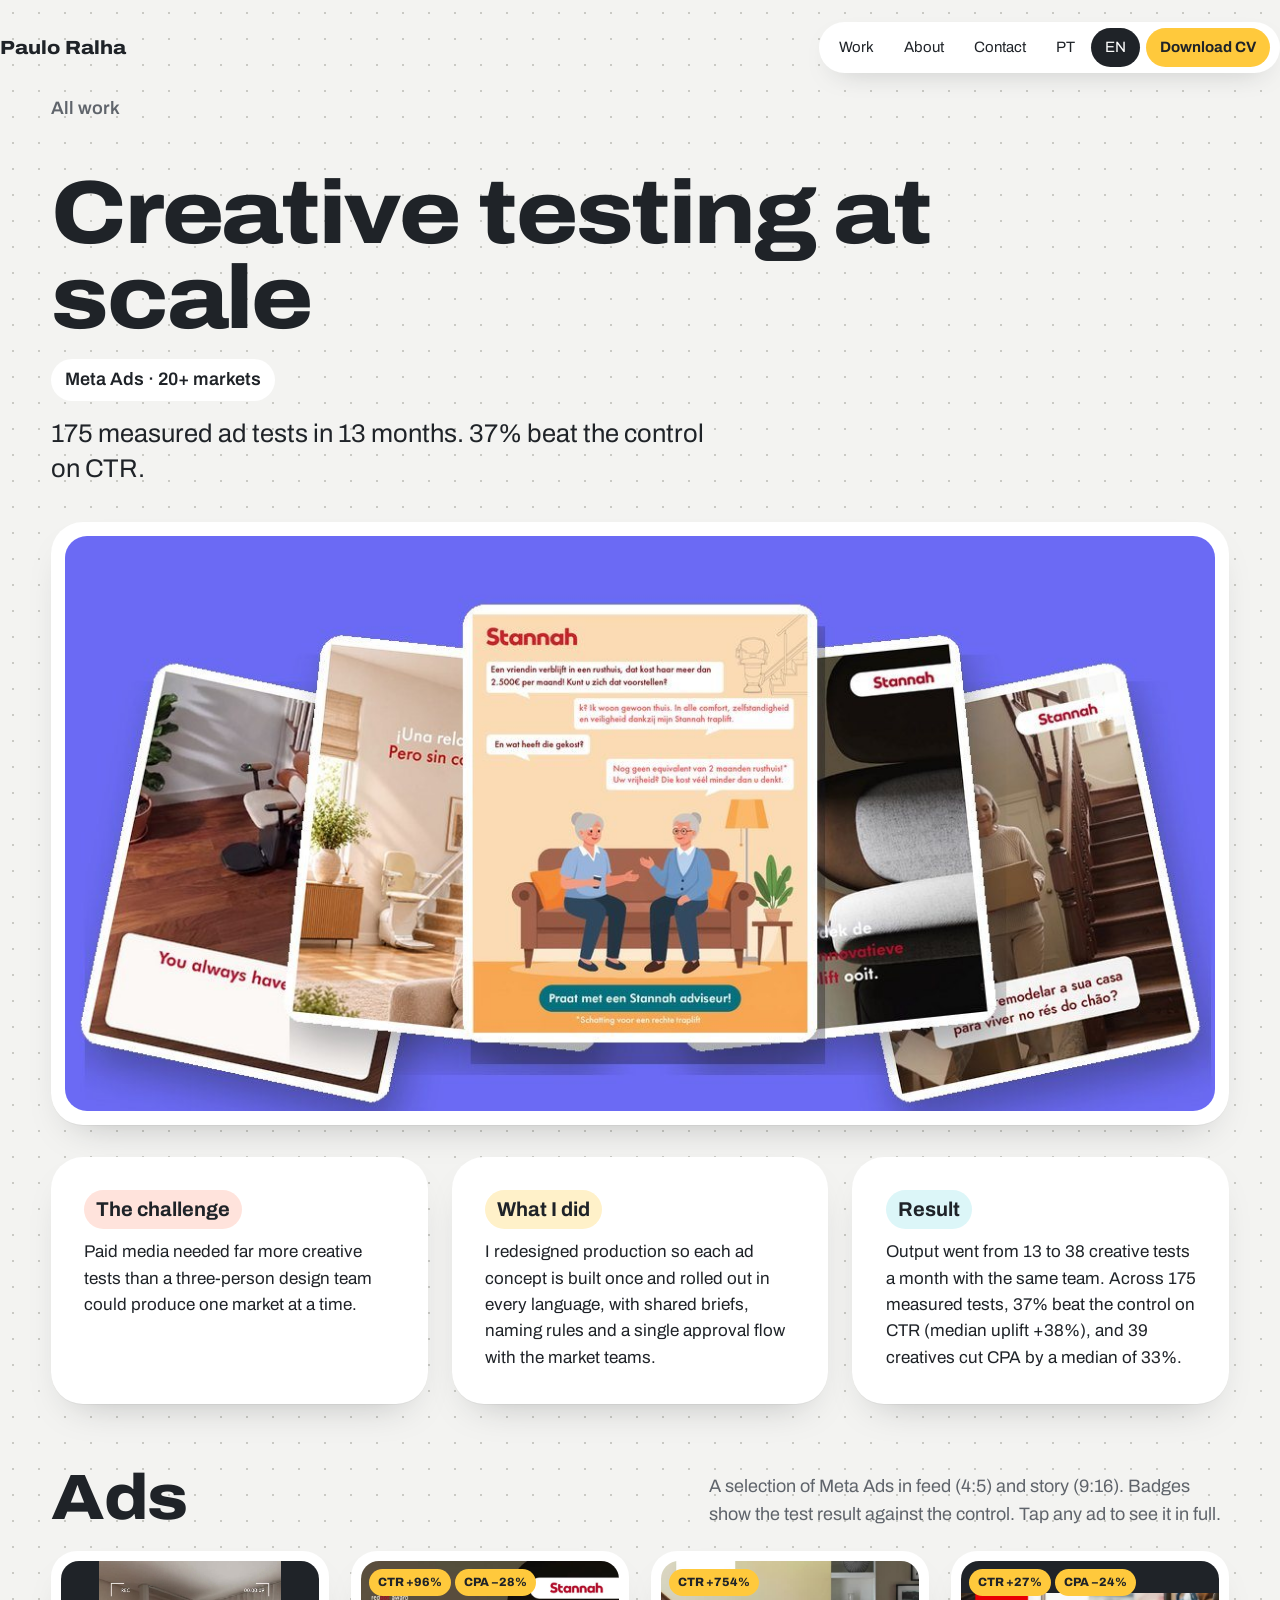
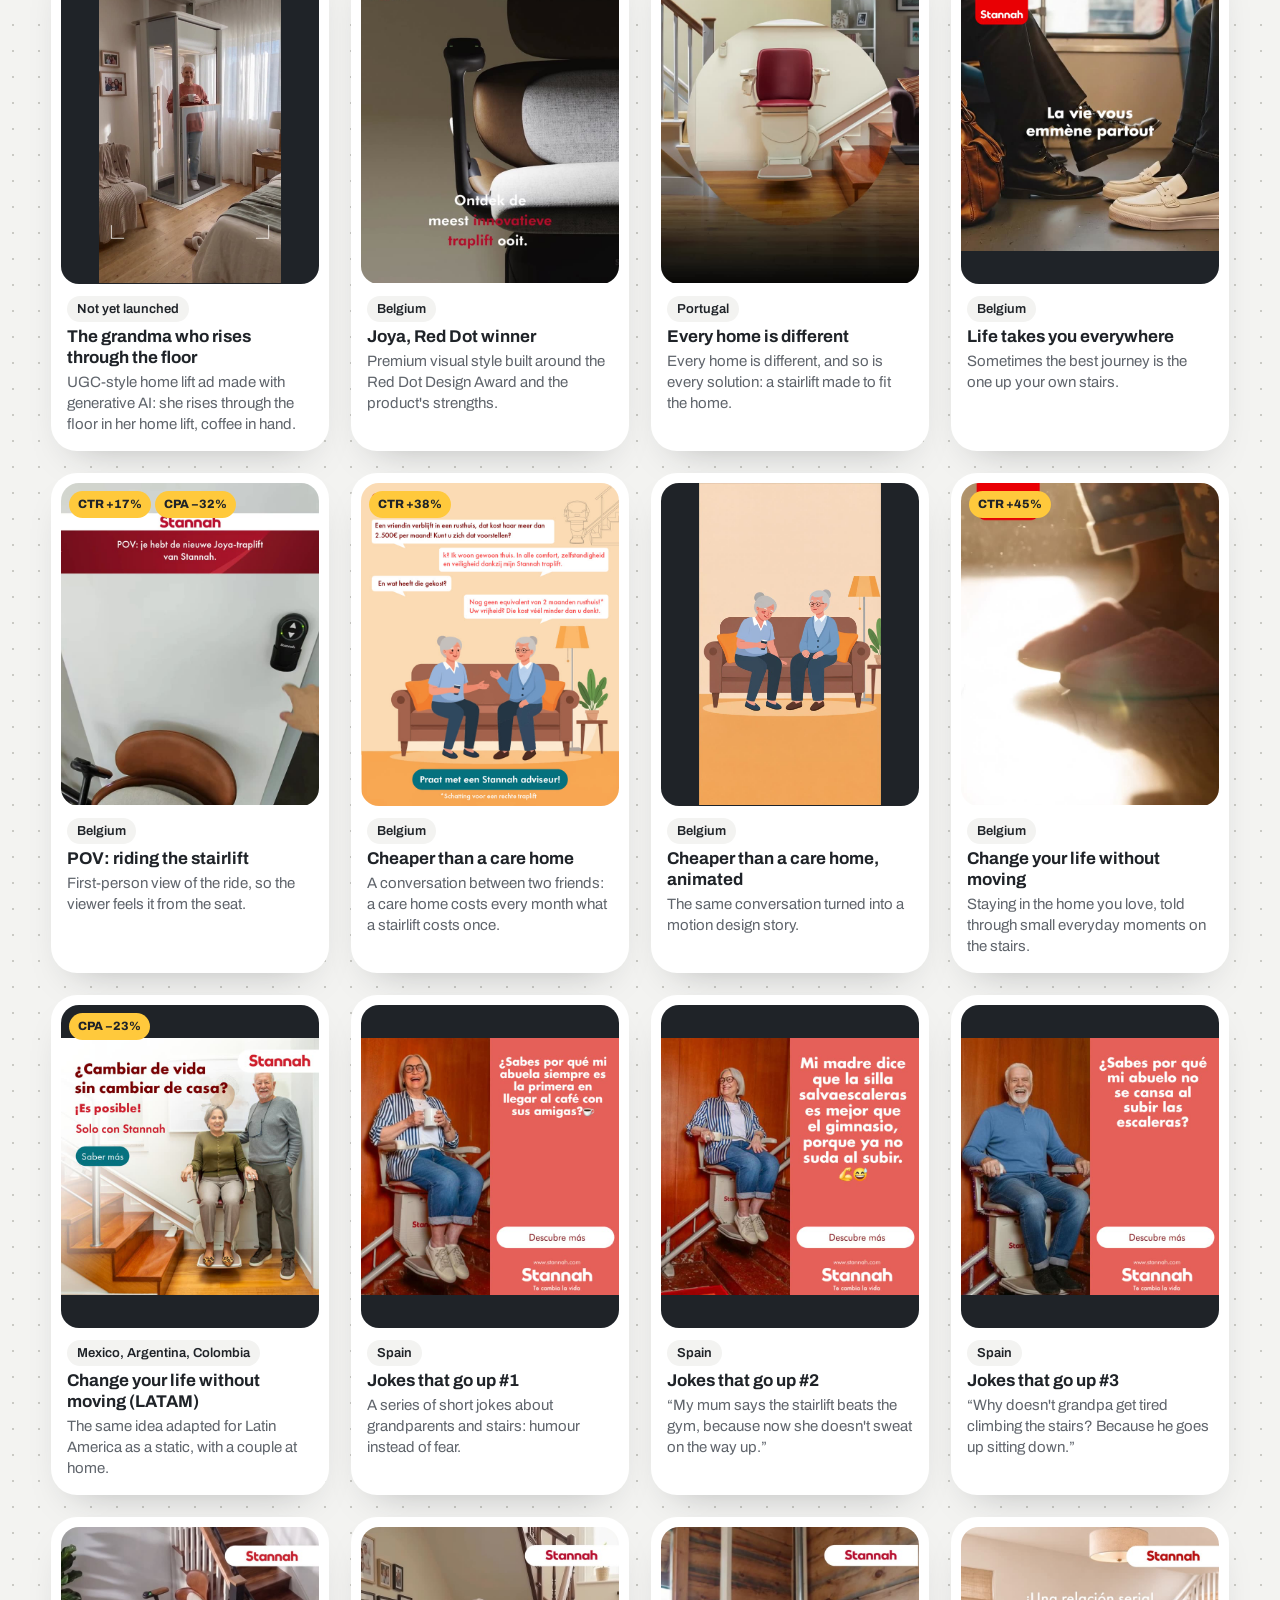
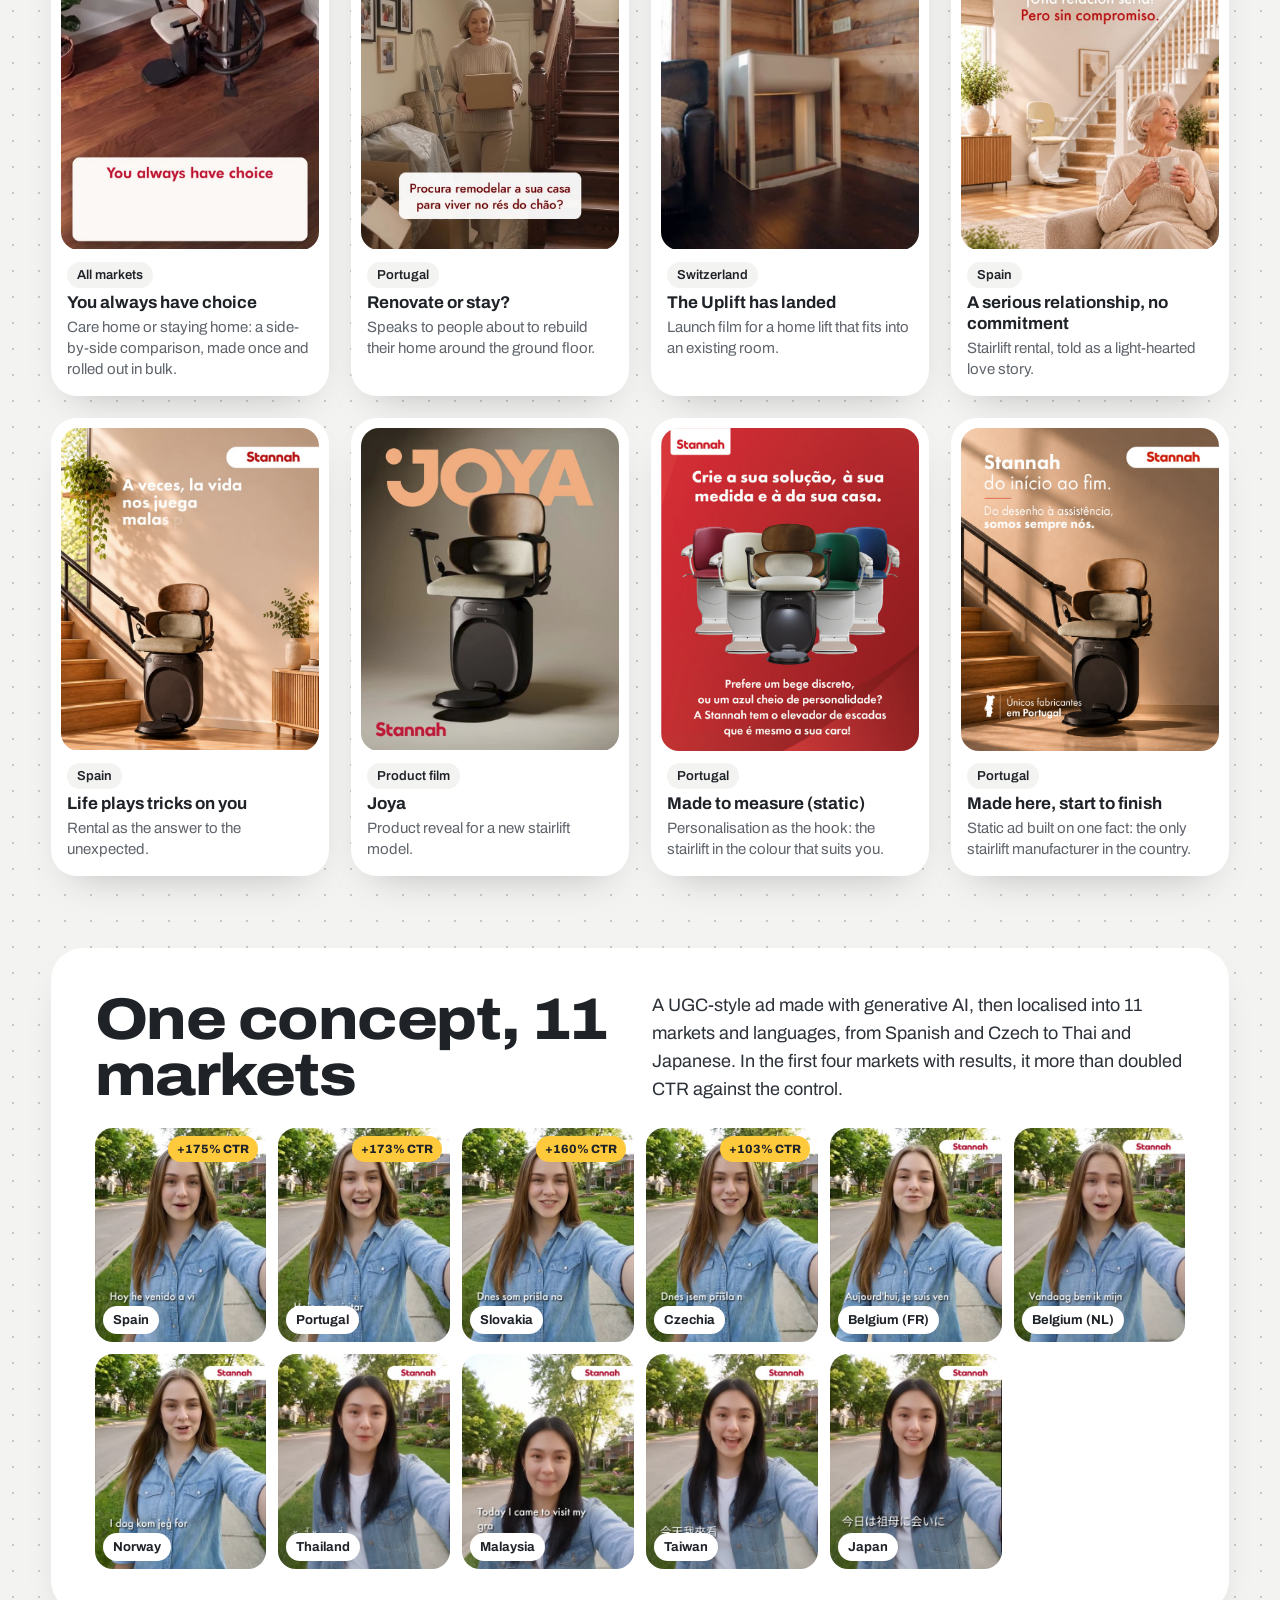
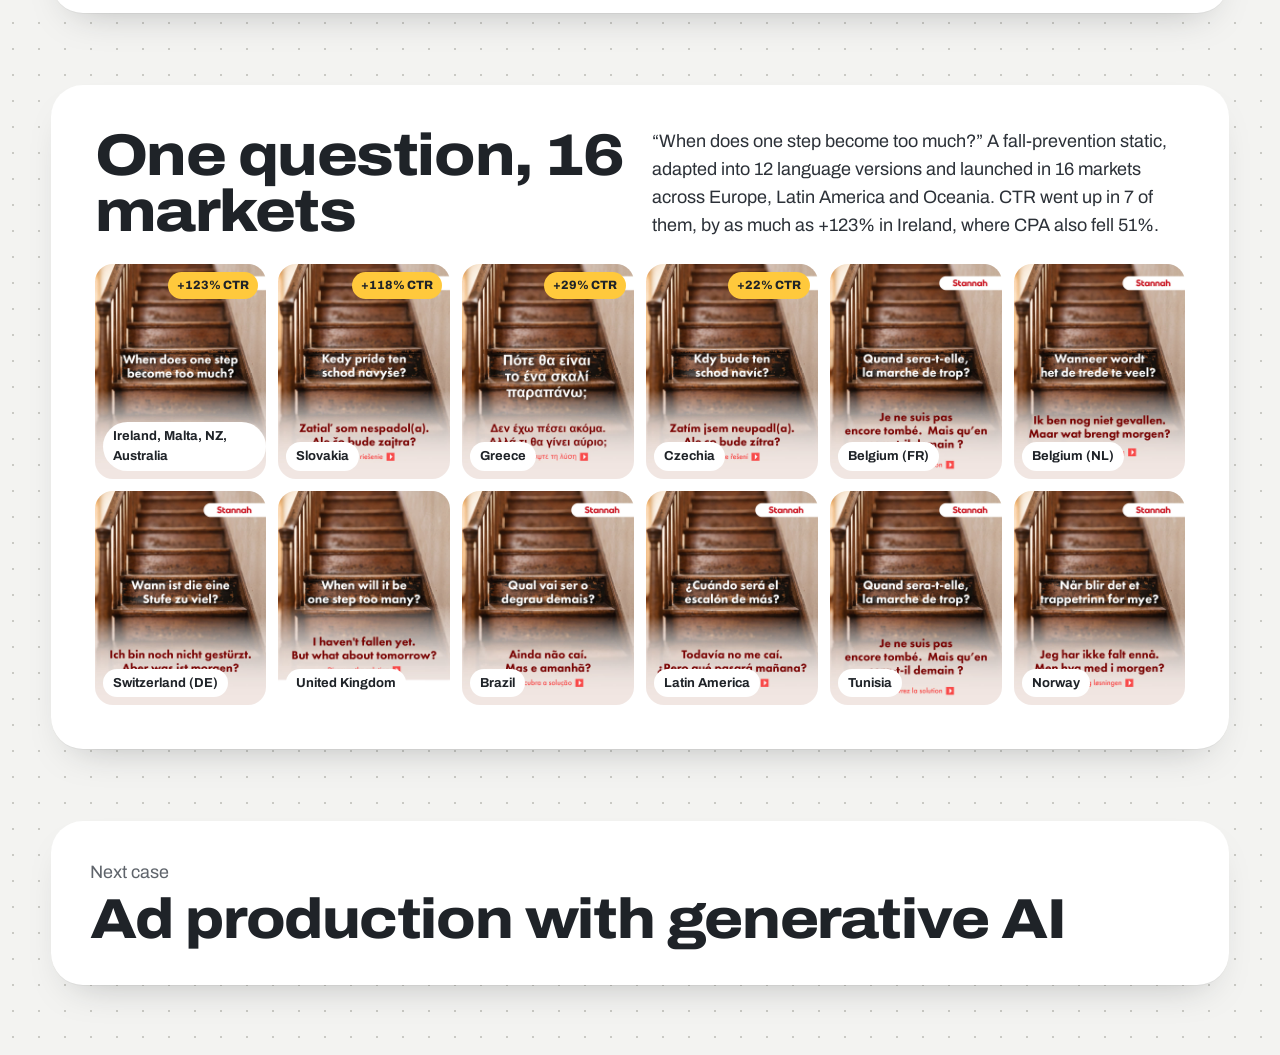
==== commit 117b89de: "v3: stop-motion animated project covers Co-Authored-By: Claude Opus 5.5 <noreply@anthropic.com> Clau" ====
--- a/v3/case.html
+++ b/v3/case.html
@@ -5,7 +5,7 @@
 <meta name="viewport" content="width=device-width, initial-scale=1">
 <title>Paulo Ralha | Design & Multimedia Manager</title>
 <meta name="description" content="Paulo Ralha: design lead for performance ads, motion design, video and generative AI.">
-<link rel="stylesheet" href="v3.css?v=29">
+<link rel="stylesheet" href="v3.css?v=31">
 </head>
 <body data-page="case">
 <div id="app"></div>
--- a/v3/v3.css
+++ b/v3/v3.css
@@ -98,7 +98,7 @@
 .project { display: grid; grid-template-columns: 1.25fr 1fr; gap: clamp(18px, 3vw, 40px); padding: 14px; text-decoration: none; align-items: center; transition: transform .2s ease; }
 .project:hover { transform: rotate(-.4deg) translateY(-3px); }
 @media (prefers-reduced-motion: reduce) { .project { transition: none; } .project:hover { transform: none; } }
-.project img { border-radius: 22px; width: 100%; aspect-ratio: 4/3; object-fit: cover; }
+.project img, .project video.cover { border-radius: 22px; width: 100%; aspect-ratio: 4/3; object-fit: cover; display: block; background: var(--paper); }
 .project .txt { padding: 10px 18px 10px 0; }
 .project h3 { font-size: clamp(28px, 3.4vw, 46px); margin: 0 0 10px; font-weight: 800; font-stretch: 112%; line-height: 1.02; }
 .project .tag { display: inline-block; padding: 6px 12px; border-radius: 999px; background: var(--paper); font-weight: 600; font-size: 14px; margin-bottom: 14px; }
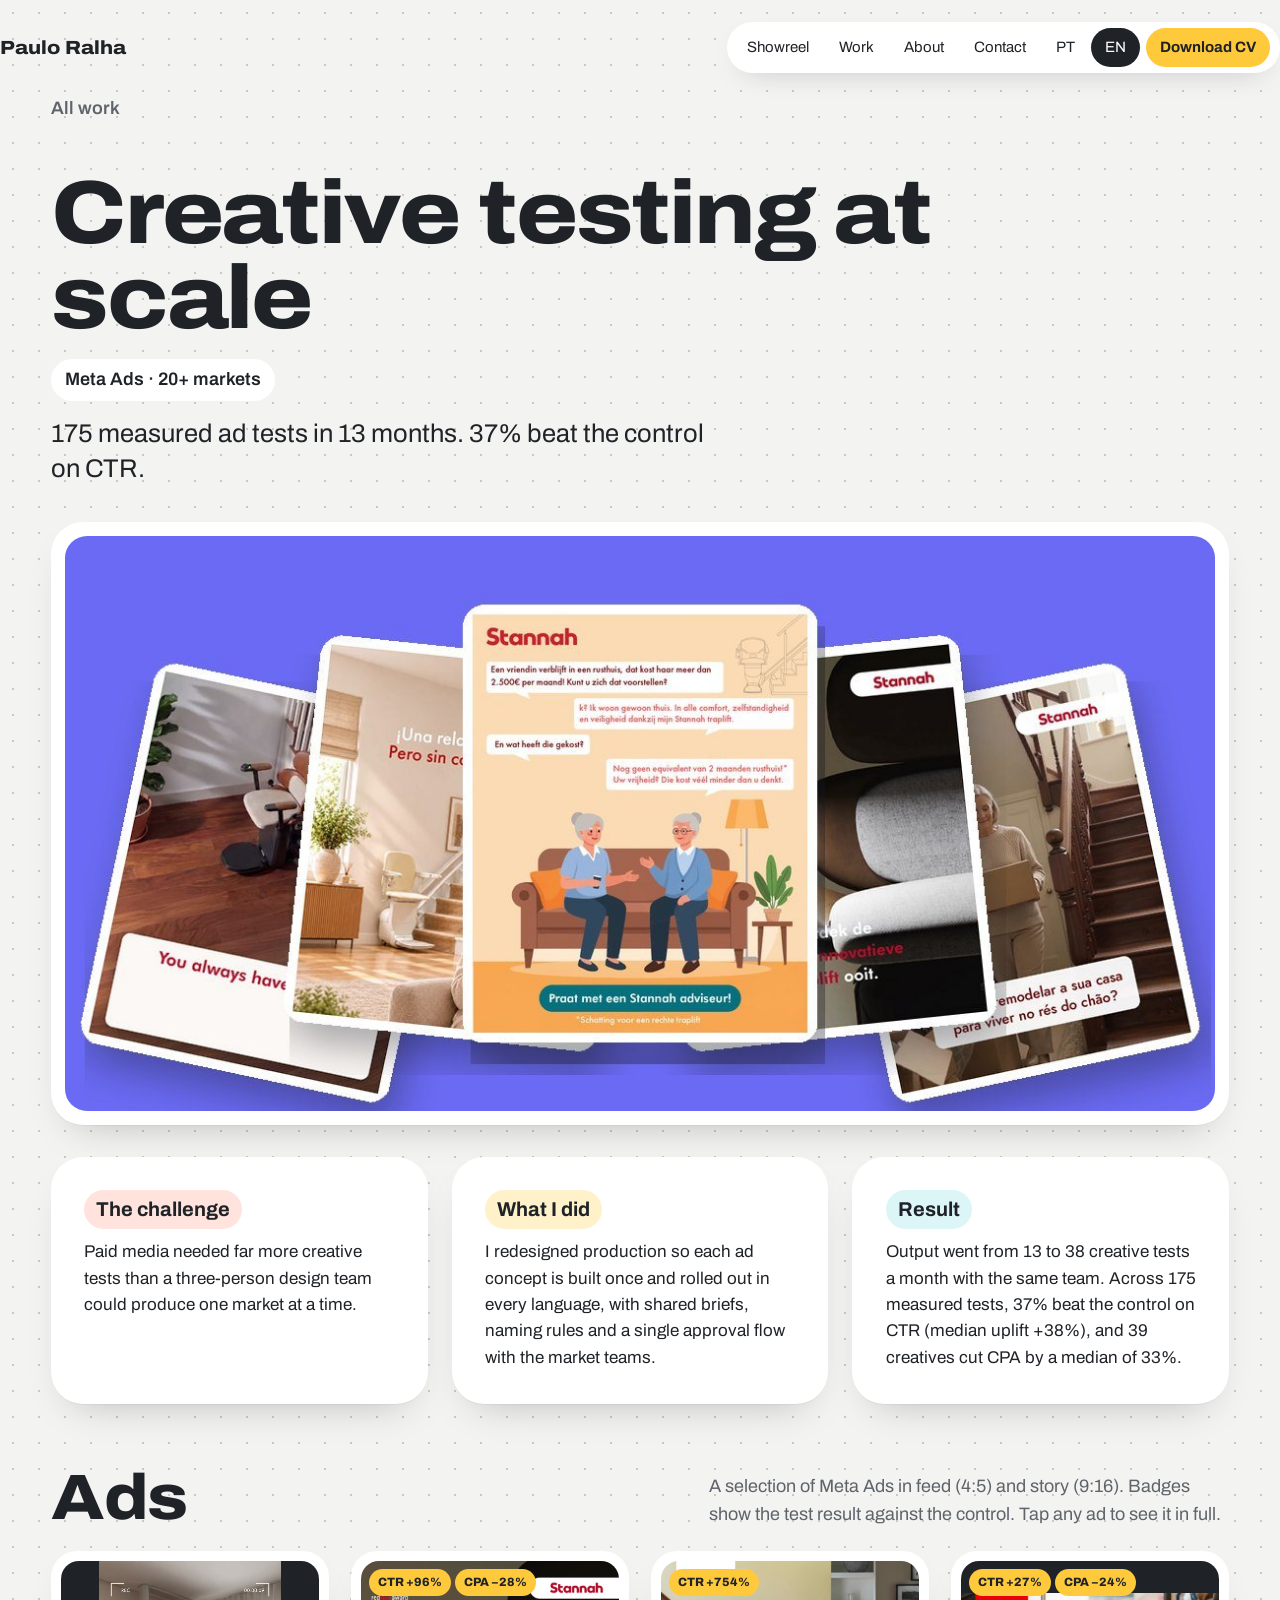
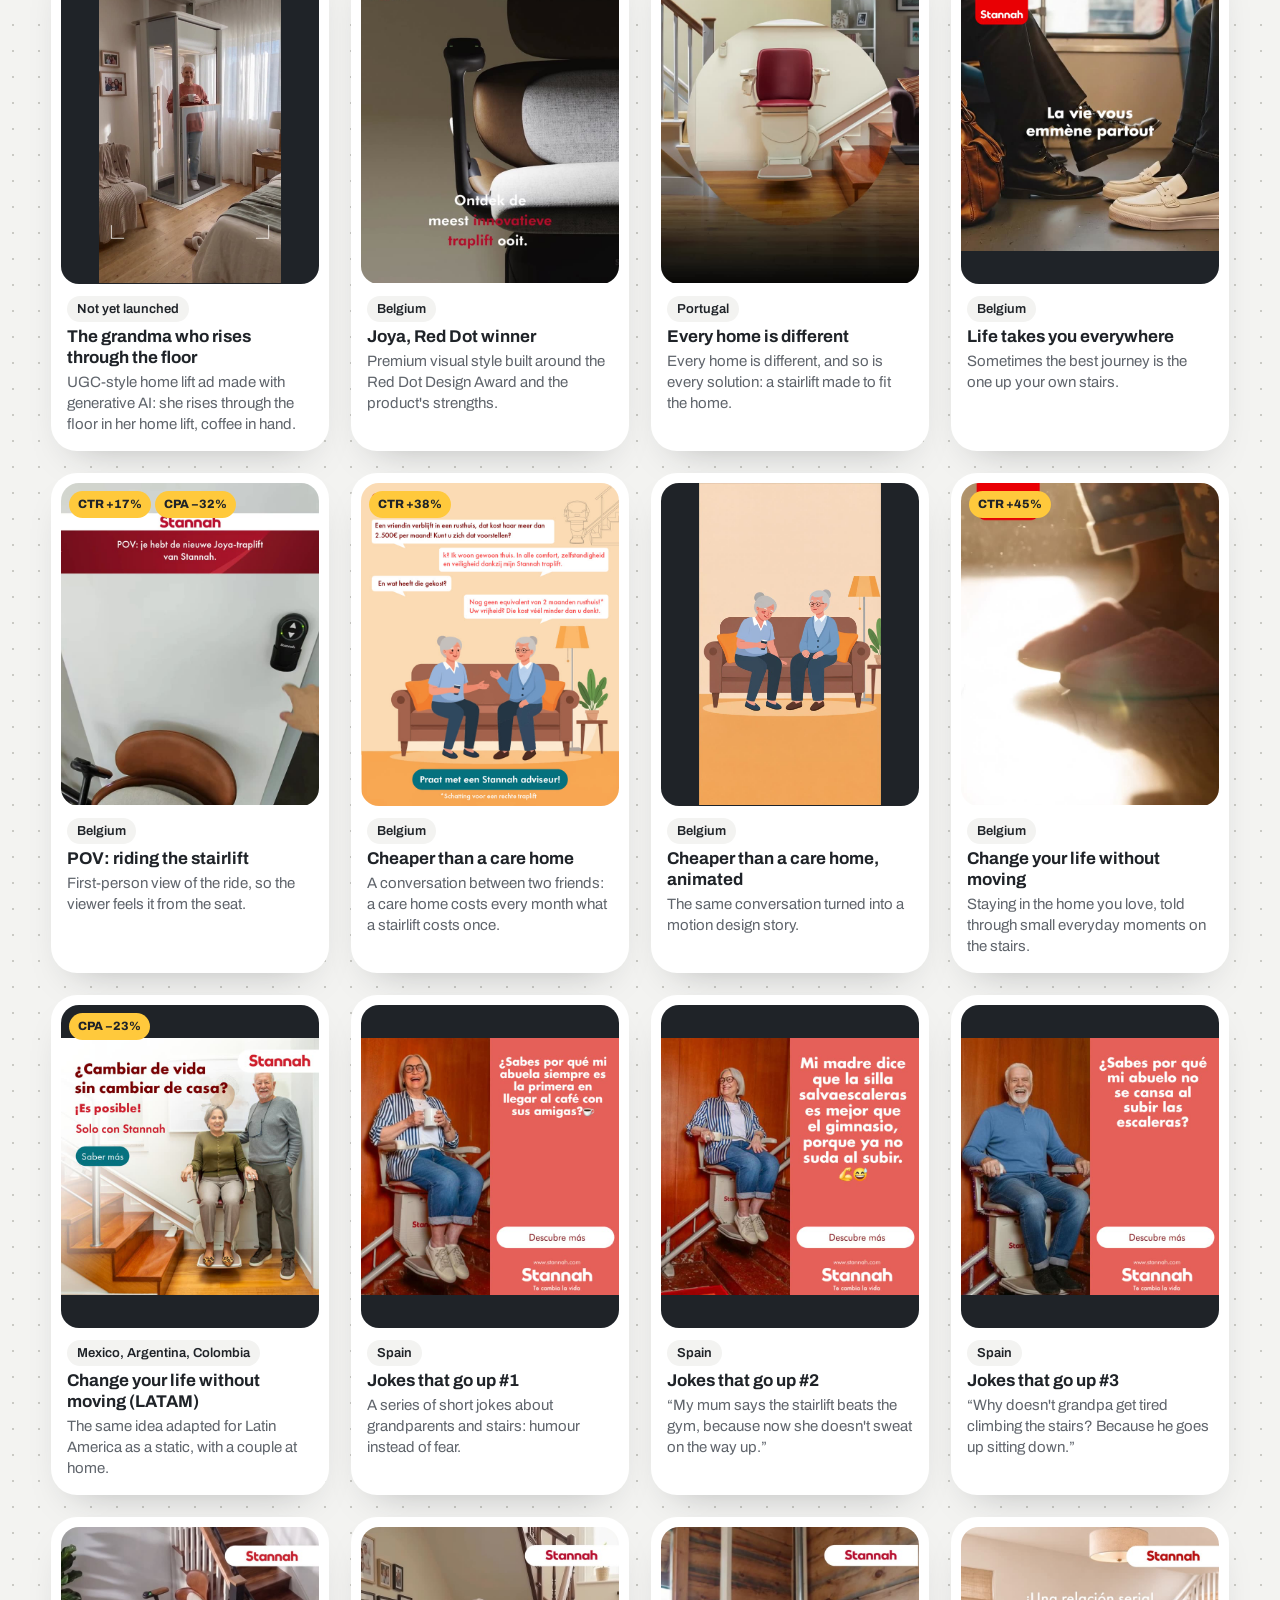
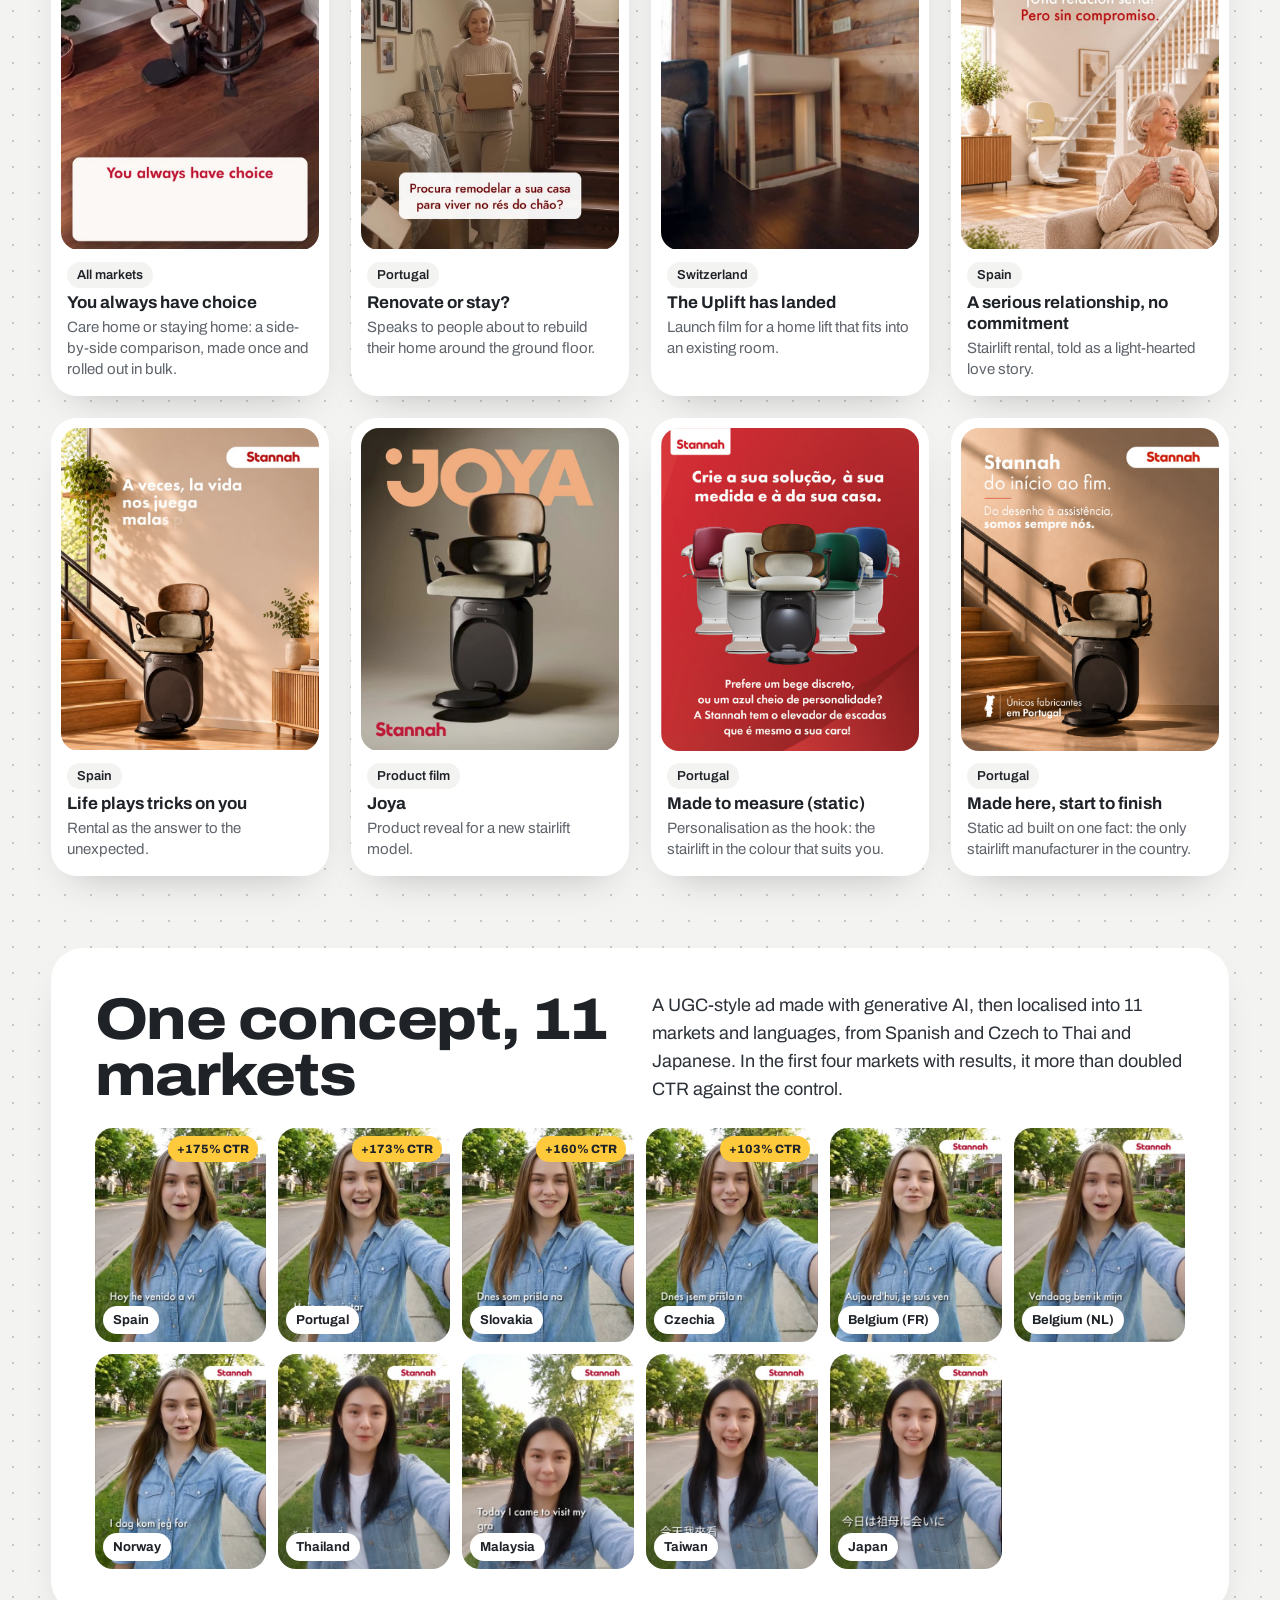
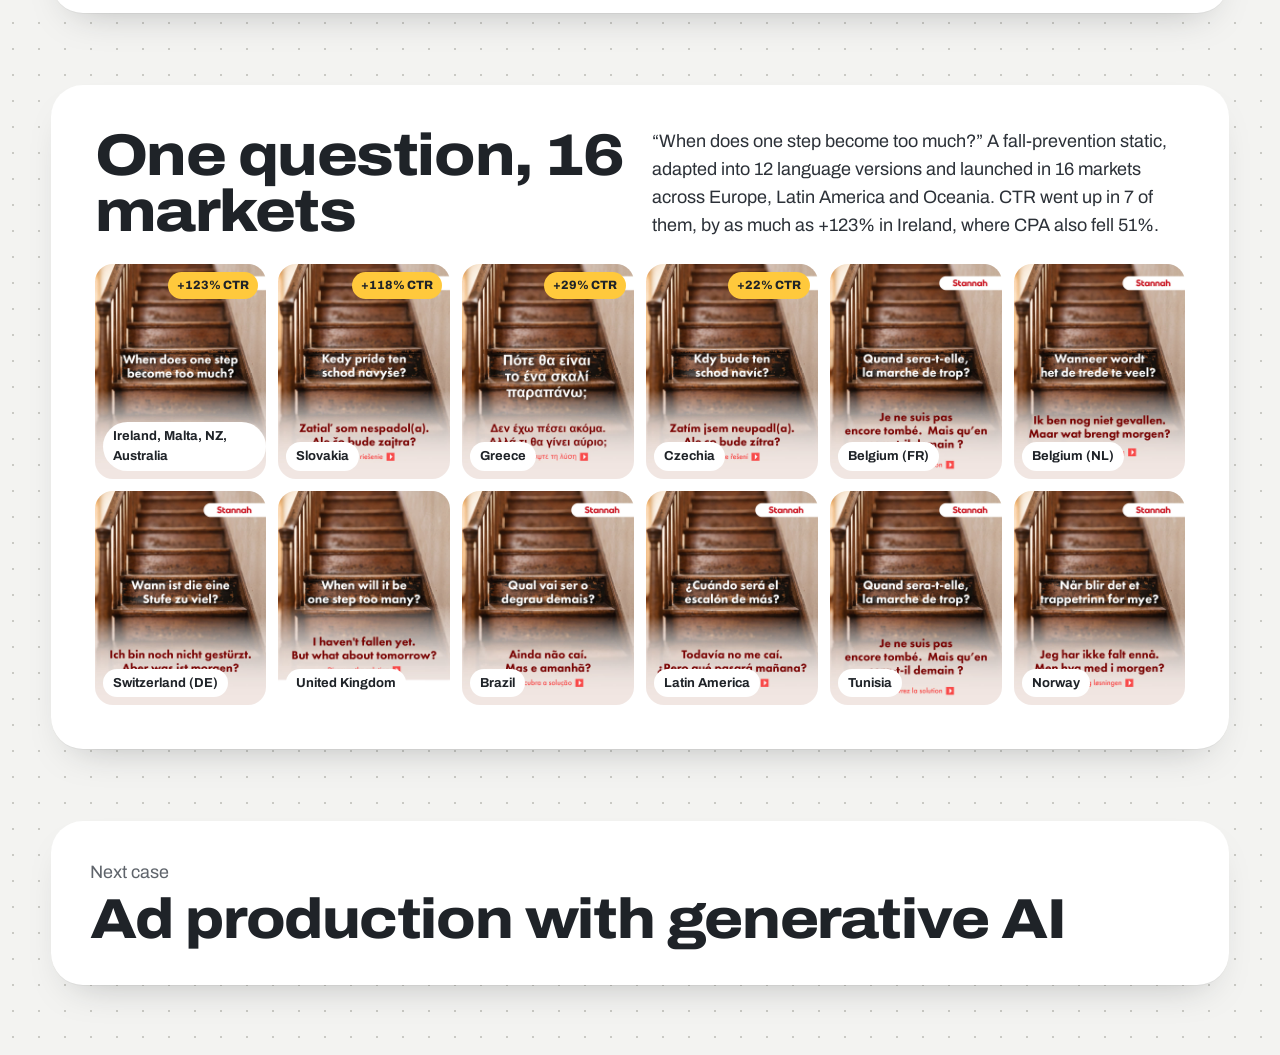
==== commit 216e2e4e: "Add 2026 showreel to v3 home Co-Authored-By: Claude Opus 5.5 <noreply@anthropic.com> Claude-Session:" ====
--- a/v3/case.html
+++ b/v3/case.html
@@ -5,12 +5,12 @@
 <meta name="viewport" content="width=device-width, initial-scale=1">
 <title>Paulo Ralha | Design & Multimedia Manager</title>
 <meta name="description" content="Paulo Ralha: design lead for performance ads, motion design, video and generative AI.">
-<link rel="stylesheet" href="v3.css?v=31">
+<link rel="stylesheet" href="v3.css?v=33">
 </head>
 <body data-page="case">
 <div id="app"></div>
 <script src="../assets/content.js?v=28"></script>
-<script src="ads.js?v=28"></script><script src="ai.js?v=28"></script><script src="tv.js?v=28"></script><script src="lp.js?v=28"></script>
-<script src="v3.js?v=29"></script>
+<script src="ads.js?v=28"></script><script src="ai.js?v=28"></script><script src="tv.js?v=28"></script><script src="lp.js?v=28"></script><script src="motion.js?v=1"></script>
+<script src="v3.js?v=34"></script>
 </body>
 </html>
--- a/v3/v3.css
+++ b/v3/v3.css
@@ -451,3 +451,33 @@
   .nav-lang { display: flex; gap: 6px; padding: 8px 8px 4px; border-top: 1px solid var(--paper); margin-top: 4px; }
 }
 @media (prefers-reduced-motion: reduce) { .nav-burger span { transition: none; } }
+
+/* Motion case */
+.mo-feature { display: grid; grid-template-columns: minmax(260px, .8fr) 1.5fr; gap: clamp(20px, 3vw, 40px); padding: clamp(22px, 3vw, 40px); align-items: center; margin-bottom: clamp(32px, 5vw, 56px); }
+.mo-intro .tag { display: inline-block; padding: 6px 13px; border-radius: 999px; background: #E6E6FD; font-weight: 700; font-size: 14px; }
+.mo-intro h2 { font-size: clamp(30px, 3.6vw, 52px); margin: 14px 0; }
+.mo-intro p { margin: 0; }
+.mo-player { margin: 0; }
+.mo-player video { width: 100%; display: block; border-radius: 16px; background: #000; }
+.mo-player figcaption { margin-top: 10px; font-size: 15px; }
+.mo-player figcaption span { opacity: .65; margin-left: 6px; }
+.mo-group { margin-bottom: clamp(28px, 4vw, 44px); }
+.mo-group h3 { font-size: 22px; margin: 0 0 14px; }
+.mo-grid { display: grid; grid-template-columns: repeat(auto-fill, minmax(240px, 1fr)); gap: 16px; }
+.mo-tile { display: flex; flex-direction: column; padding: 0; border: 2px solid transparent; background: var(--card); border-radius: 20px; overflow: hidden; text-align: left; font: inherit; color: inherit; cursor: pointer; box-shadow: 0 10px 30px -20px rgba(31,35,40,.45); }
+.mo-tile[aria-pressed="true"] { border-color: var(--ink); }
+.mo-tile:focus-visible { outline: 3px solid var(--yellow); outline-offset: 2px; }
+.mo-img { position: relative; display: block; aspect-ratio: 16 / 9; background: var(--paper); }
+.mo-img img { width: 100%; height: 100%; object-fit: cover; display: block; }
+.mo-play { position: absolute; left: 12px; bottom: 12px; width: 38px; height: 38px; border-radius: 50%; background: var(--yellow); }
+.mo-play::after { content: ""; position: absolute; left: 15px; top: 11px; border-style: solid; border-width: 8px 0 8px 12px; border-color: transparent transparent transparent var(--ink); }
+.mo-txt { display: flex; flex-direction: column; gap: 2px; padding: 12px 14px 14px; }
+.mo-txt span { font-size: 14px; opacity: .7; }
+@media (max-width: 900px) { .mo-feature { grid-template-columns: 1fr; } }
+
+/* Showreel */
+.reel { padding: clamp(18px, 3vw, 36px); margin-bottom: clamp(40px, 6vw, 72px); scroll-margin-top: 90px; }
+.reel h2 { margin: 0 0 clamp(14px, 2vw, 22px); }
+.reel-frame { border-radius: 20px; overflow: hidden; background: #000; aspect-ratio: 16 / 9; }
+.reel-frame video { display: block; width: 100%; height: 100%; object-fit: cover; }
+.btn-reel { background: var(--yellow); color: var(--ink); }
